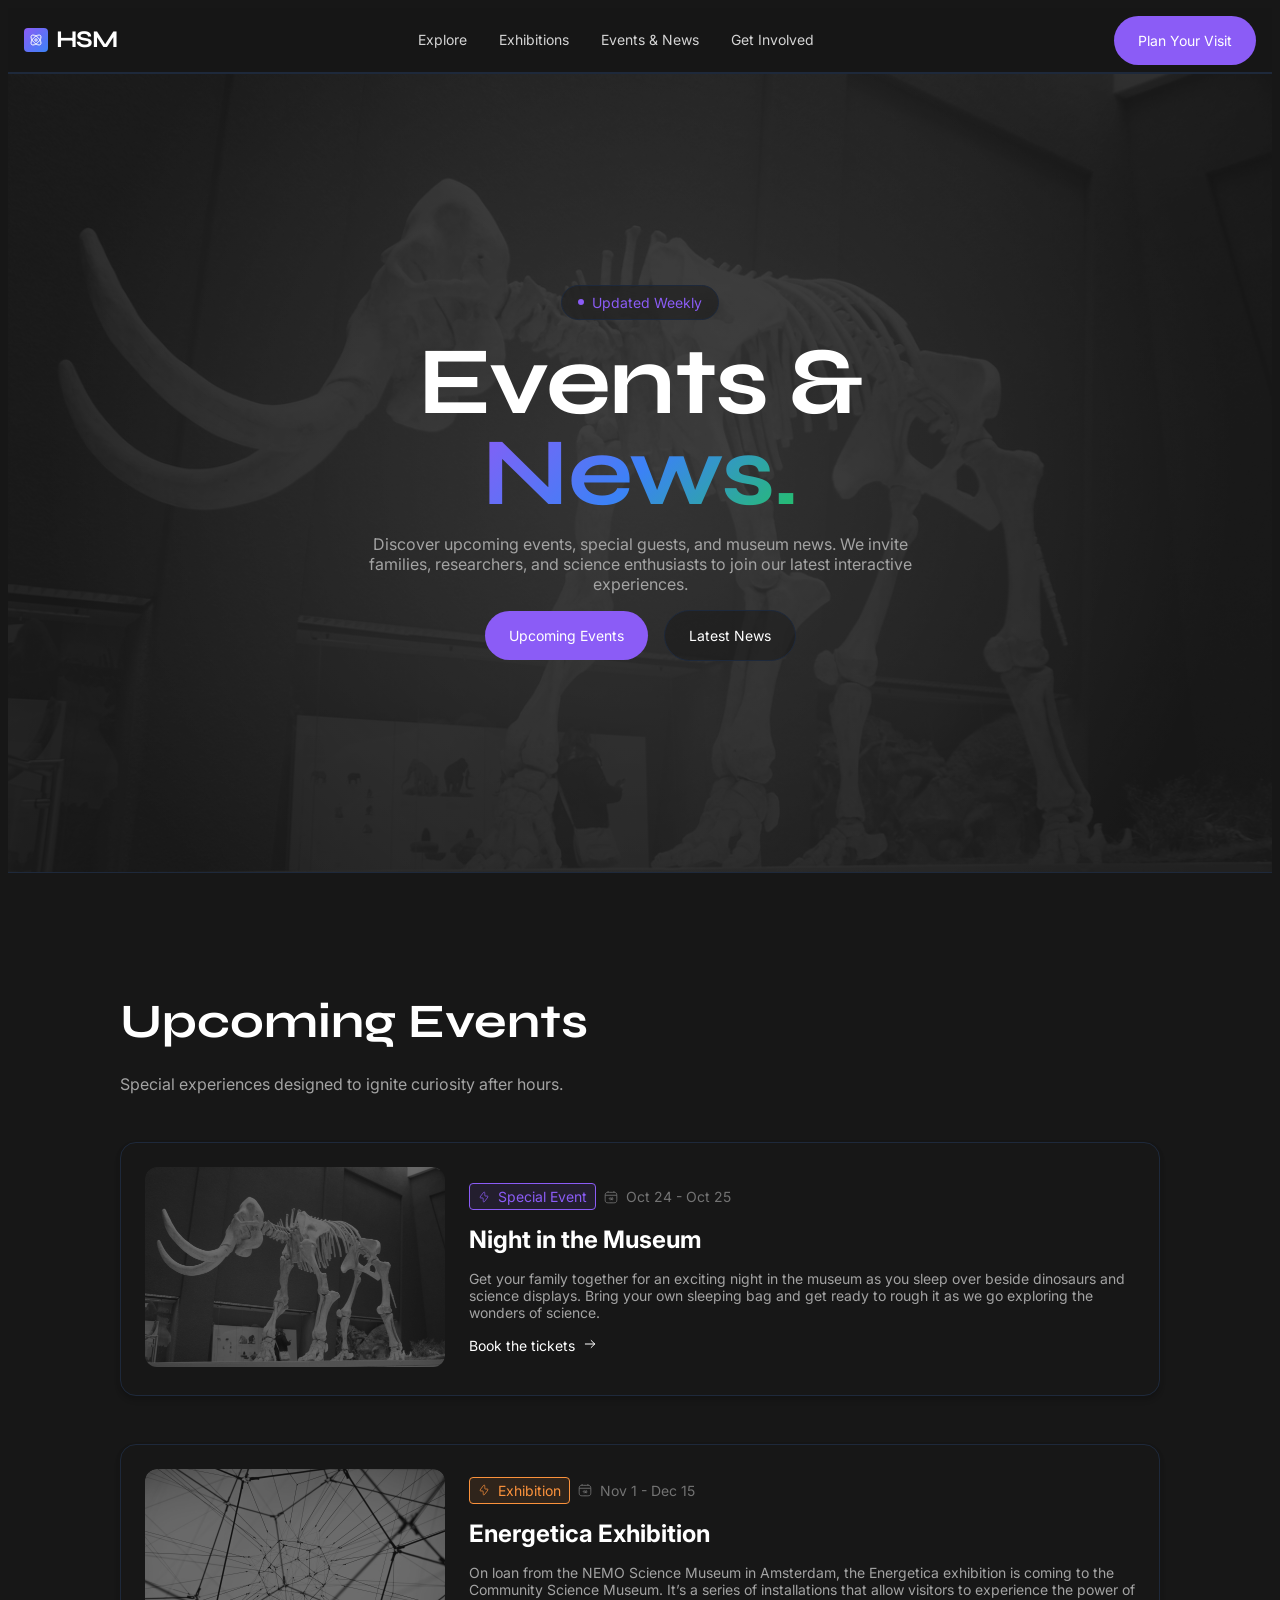
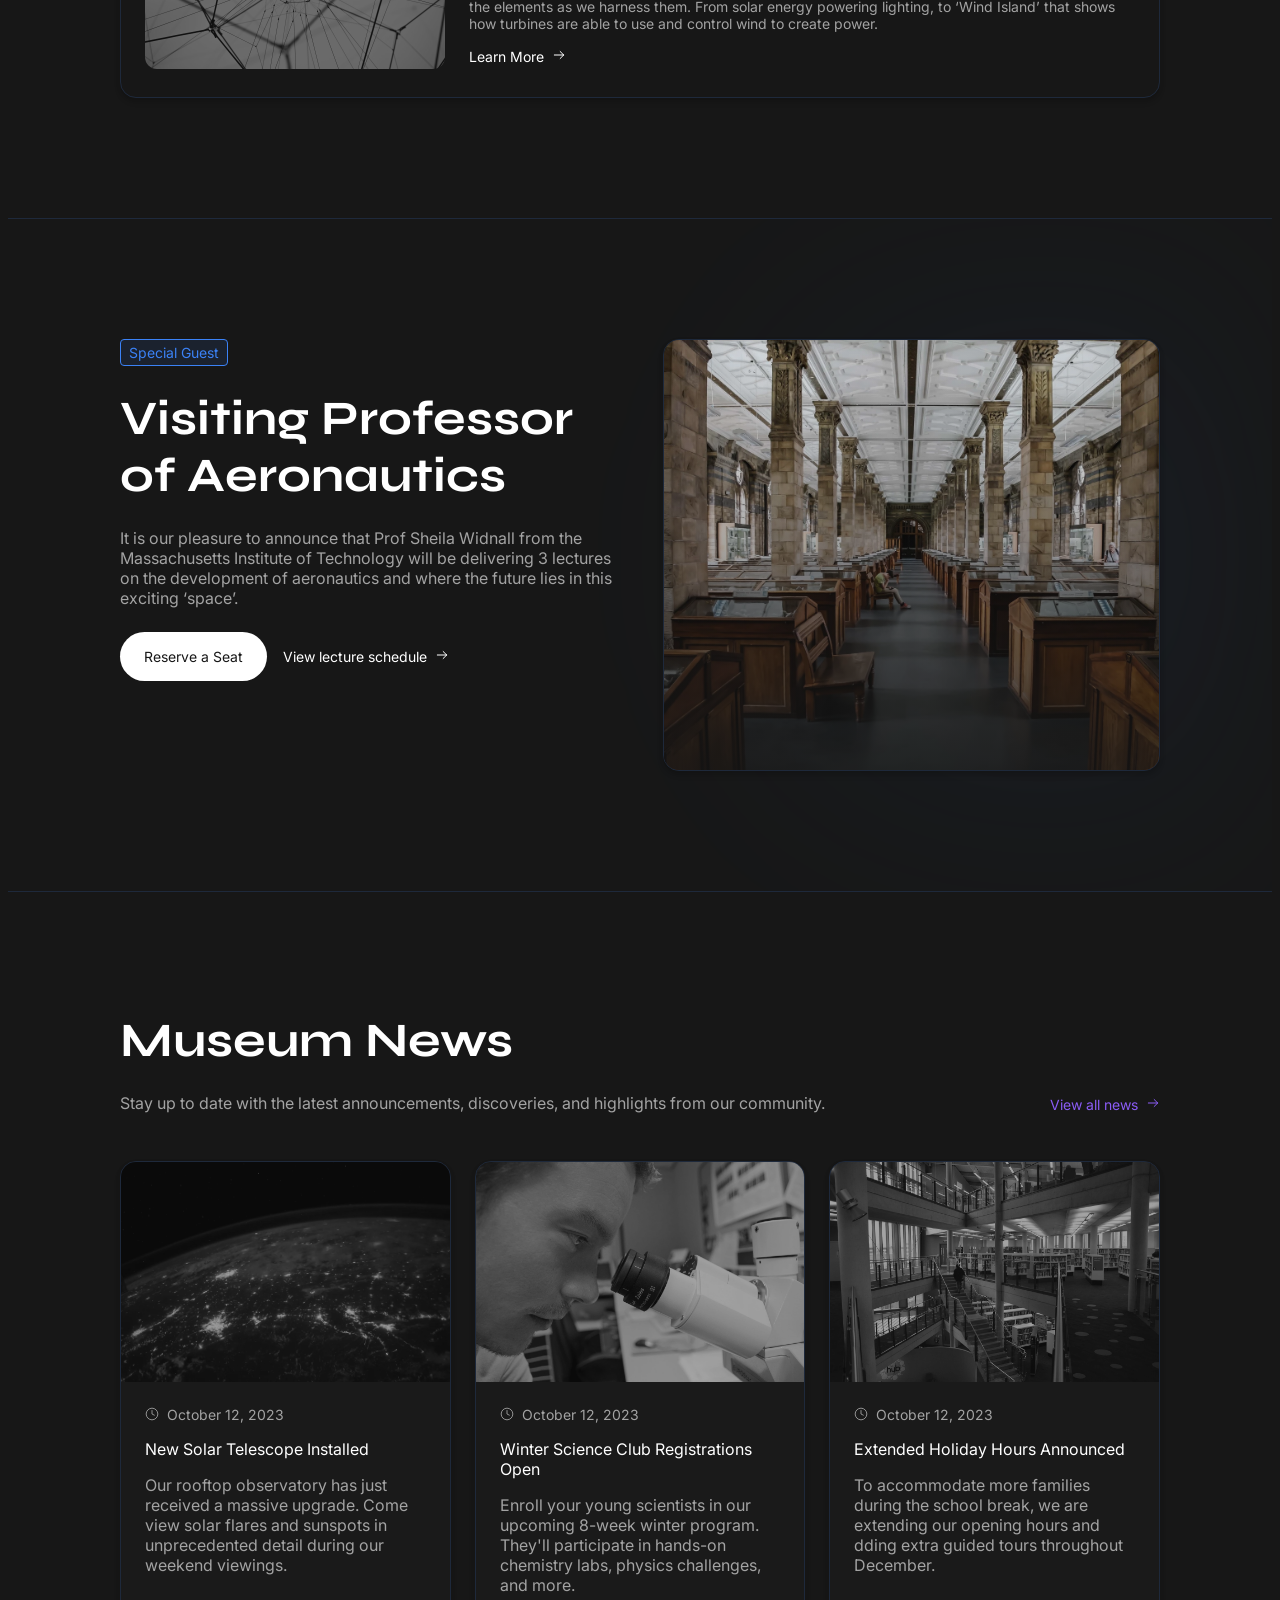
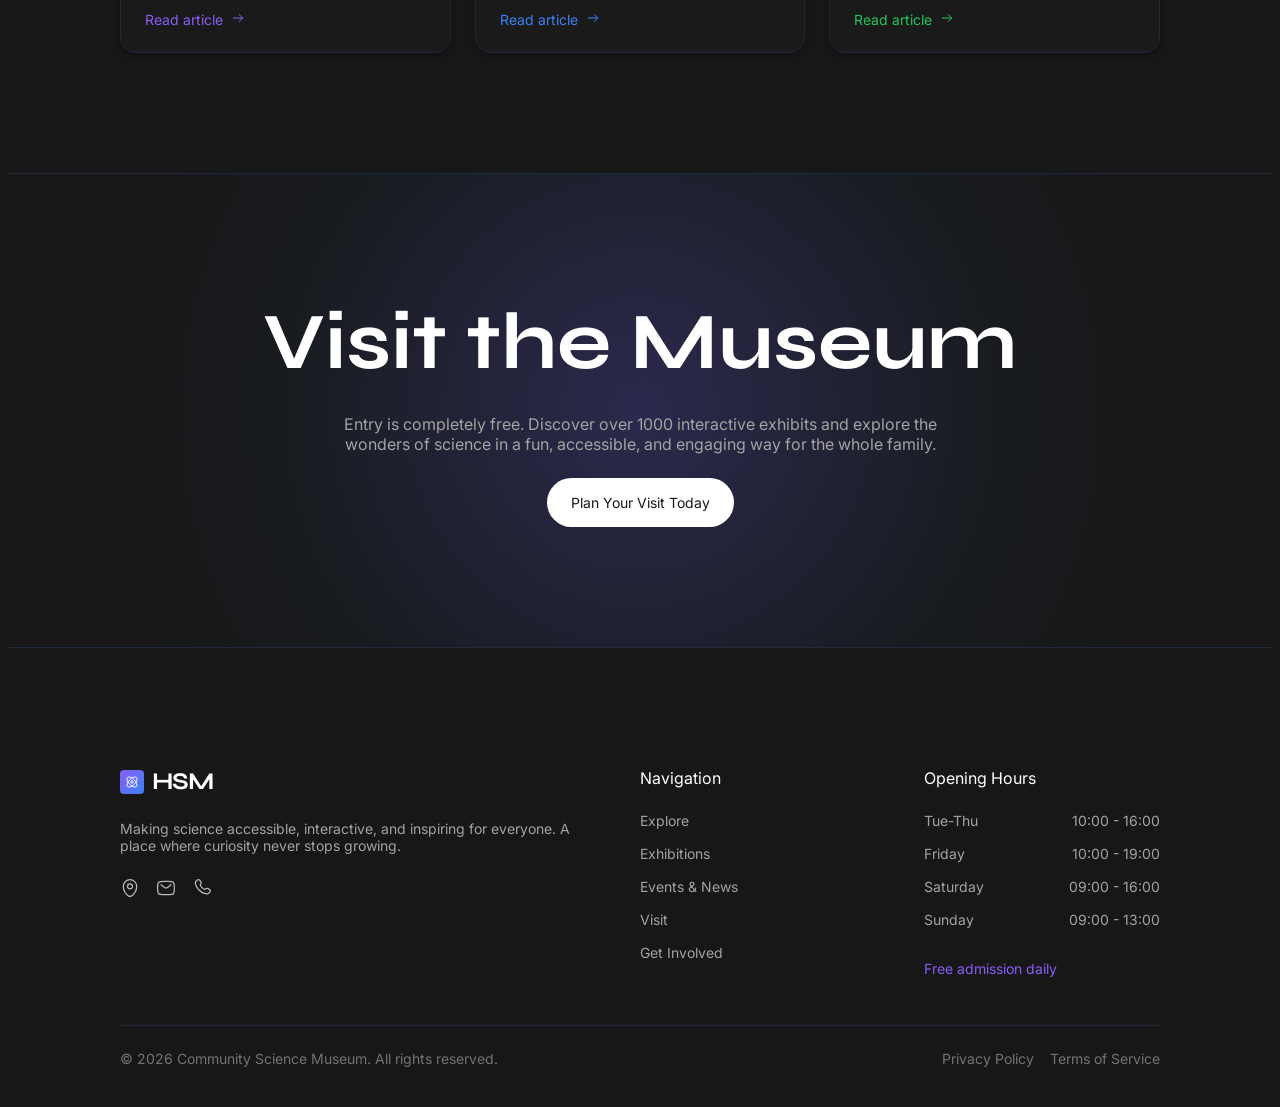
==== events.html @ 0a6d1f9e "html i css" ====
<!doctype html>
<html lang="en">
  <head>
    <meta charset="UTF-8" />
    <meta name="viewport" content="width=device-width, initial-scale=1.0" />
    <meta
      name="description"
      content="Discover the latest at HSM: New solar telescope viewings, Winter Science Club registrations, and extended holiday hours. Check our weekly updated news and event schedule."
    />
    <title>Events | Haugesund Science Museum</title>
    <link rel="stylesheet" href="src/css/main.css" />
    <link rel="preconnect" href="https://fonts.googleapis.com" />
    <link rel="preconnect" href="https://fonts.gstatic.com" crossorigin />
    <link
      href="https://fonts.googleapis.com/css2?family=Inter:ital,opsz,wght@0,14..32,100..900;1,14..32,100..900&family=Syne:wght@400..800&display=swap"
      rel="stylesheet"
    />
  </head>
  <body>
    <input type="checkbox" id="menu-toggle" hidden />
    <header class="header">
      <div class="container header__inner">
        <a href="index.html" class="logo">
          <svg
            width="24"
            height="24"
            viewBox="0 0 24 24"
            fill="none"
            xmlns="http://www.w3.org/2000/svg"
          >
            <rect
              width="24"
              height="24"
              rx="4"
              fill="url(#paint0_linear_106_435)"
            />
            <g clip-path="url(#clip0_106_435)">
              <path
                d="M16.471 7.529C17.706 8.7635 16.705 11.766 14.236 14.2355C11.766 16.705 8.76354 17.7055 7.52904 16.471C6.29404 15.236 7.29504 12.234 9.76454 9.7645C12.234 7.295 15.2365 6.2945 16.471 7.529ZM7.52904 7.529C6.29404 8.764 7.29504 11.7665 9.76404 14.2355C12.234 16.705 15.2365 17.7055 16.471 16.471C17.706 15.2365 16.705 12.234 14.2355 9.7645C11.766 7.295 8.76354 6.2945 7.52904 7.529Z"
                stroke="white"
              />
              <path
                d="M13.25 12C13.25 12.3315 13.1183 12.6495 12.8839 12.8839C12.6495 13.1183 12.3315 13.25 12 13.25C11.6685 13.25 11.3505 13.1183 11.1161 12.8839C10.8817 12.6495 10.75 12.3315 10.75 12C10.75 11.6685 10.8817 11.3505 11.1161 11.1161C11.3505 10.8817 11.6685 10.75 12 10.75C12.3315 10.75 12.6495 10.8817 12.8839 11.1161C13.1183 11.3505 13.25 11.6685 13.25 12Z"
                stroke="white"
              />
            </g>
            <defs>
              <linearGradient
                id="paint0_linear_106_435"
                x1="0"
                y1="0"
                x2="24"
                y2="24"
                gradientUnits="userSpaceOnUse"
              >
                <stop stop-color="#8B5CF6" />
                <stop offset="1" stop-color="#3B82F6" />
              </linearGradient>
              <clipPath id="clip0_106_435">
                <rect
                  width="12"
                  height="12"
                  fill="white"
                  transform="translate(6 6)"
                />
              </clipPath>
            </defs>
          </svg>
          <span class="logo__text">HSM</span>
        </a>

        <nav class="nav nav--mobile">
          <ul class="nav__list">
            <li>
              <a href="explore.html" class="nav__link text-main-small"
                >Explore</a
              >
            </li>
            <li>
              <a href="exhibitions.html" class="nav__link text-main-small"
                >Exhibitions</a
              >
            </li>
            <li>
              <a href="events.html" class="nav__link text-main-small"
                >Events & News</a
              >
            </li>
            <li>
              <a href="get-involved.html" class="nav__link text-main-small"
                >Get Involved</a
              >
            </li>
          </ul>
        </nav>

        <a href="visit.html" class="btn btn--primary">Plan Your Visit</a>

<label for="menu-toggle" class="menu-toggle" aria-label="Open menu">
  <span></span>
  <span></span>
  <span></span>
</label>
      </div>
    </header>
    <main>
      <section class="hero hero--events">
        <div class="hero__bg"></div>

        <div class="container hero__content">
          <div class="eyebrow--badge text-main-small">
            <span class="dot"></span>
            Updated Weekly
          </div>

          <h1>
            Events &<br />
            <span class="title-gradient">News.</span>
          </h1>

          <p class="hero__text text-main">
            Discover upcoming events, special guests, and museum news. We invite families, researchers, and science enthusiasts to join our latest interactive experiences.
          </p>

          <div class="hero__buttons">
            <a href="events.html#upcoming-events" class="btn btn--primary">Upcoming Events</a>
            <a href="events.html#news" class="btn btn--secondary"
              >Latest News</a
            >
          </div>
        </div>
      </section>

      <section class="events">
        <div class="container events__content">
          <div class="section-header">
            <div class="section-header__content">
              <h2 class="section-header__title">Upcoming Events</h2>
              <p class="section-header__text text-main">
                Special experiences designed to ignite curiosity after hours.
              </p>
            </div>

            
          </div>
<article class="featured-event featured-event--violet">
      <div class="featured-event__media">
        <img src="assets/images/mammoth-skeleton-science-museum.webp" alt="A large mammoth skeleton with tusks displayed in a science museum exhibit" class="featured-event__image">
      </div>
      
      <div class="featured-event__content">
        <div class="featured-event__meta">
          <div class="event-card__tag">
                  <svg
                    class="event-card__icon"
                    viewBox="0 0 12 12"
                    fill="none"
                    xmlns="http://www.w3.org/2000/svg"
                  >
                    <path
                      d="M2.83518 4.95711L4.36618 2.88561C5.35568 1.54661 5.85068 0.877111 6.31218 1.01861C6.77368 1.16011 6.77368 1.98111 6.77368 3.62361V3.77861C6.77368 4.37111 6.77368 4.66711 6.96318 4.85261L6.97318 4.86261C7.16668 5.04411 7.47468 5.04411 8.09118 5.04411C9.20118 5.04411 9.75568 5.04411 9.94318 5.38061L9.95218 5.39761C10.1292 5.73911 9.80768 6.17411 9.16518 7.04261L7.63418 9.11461C6.64418 10.4536 6.14968 11.1231 5.68818 10.9816C5.22668 10.8401 5.22668 10.0191 5.22668 8.37661V8.22161C5.22668 7.62911 5.22668 7.33311 5.03718 7.14761L5.02718 7.13761C4.83368 6.95611 4.52568 6.95611 3.90918 6.95611C2.79918 6.95611 2.24468 6.95611 2.05768 6.61961L2.04818 6.60261C1.87118 6.26111 2.19268 5.82661 2.83518 4.95761V4.95711Z"
                      stroke="currentColor"
                      stroke-width="0.75"
                    />
                  </svg>

                  <span class="text-main-small">Special Event</span>
                </div>
<svg class="icon" viewBox="0 0 24 24" fill="none" xmlns="http://www.w3.org/2000/svg">
<path d="M2 12C2 8.229 2 6.343 3.172 5.172C4.344 4.001 6.229 4 10 4H14C17.771 4 19.657 4 20.828 5.172C21.999 6.344 22 8.229 22 12V14C22 17.771 22 19.657 20.828 20.828C19.656 21.999 17.771 22 14 22H10C6.229 22 4.343 22 3.172 20.828C2.001 19.656 2 17.771 2 14V12Z" stroke="CurrentColor" stroke-width="1.5"/>
<path d="M7 4V2.5M17 4V2.5" stroke="CurrentColor" stroke-width="1.5" stroke-linecap="round"/>
<path d="M9 14.5L10.5 13V17" stroke="CurrentColor" stroke-width="1.5" stroke-linecap="round" stroke-linejoin="round"/>
<path d="M2.5 9H21.5M13 16V14C13 13.7348 13.1054 13.4804 13.2929 13.2929C13.4804 13.1054 13.7348 13 14 13C14.2652 13 14.5196 13.1054 14.7071 13.2929C14.8946 13.4804 15 13.7348 15 14V16C15 16.2652 14.8946 16.5196 14.7071 16.7071C14.5196 16.8946 14.2652 17 14 17C13.7348 17 13.4804 16.8946 13.2929 16.7071C13.1054 16.5196 13 16.2652 13 16Z" stroke="CurrentColor" stroke-width="1.5" stroke-linecap="round"/>
</svg>
          <span class="event-date text-main-small">Oct 24 - Oct 25</span>
        </div>
        <h3 class="featured-event__title">Night in the Museum</h3>
        <p class="featured-event__description text-main-small">
          Get your family together for an exciting night in the museum as you sleep over beside dinosaurs and science displays. Bring your own sleeping bag and get ready to rough it as we go exploring the wonders of science.
        </p>
        <a href="#" class="btn btn--tertiary">
              Book the tickets
              <span class="btn__icon">
                <svg
                  width="14"
                  height="14"
                  viewBox="0 0 14 14"
                  fill="none"
                  xmlns="http://www.w3.org/2000/svg"
                >
                  <path
                    d="M2.3335 7H11.6668M11.6668 7L8.16683 3.5M11.6668 7L8.16683 10.5"
                    stroke="currentColor"
                    stroke-linecap="round"
                    stroke-linejoin="round"
                  />
                </svg>
              </span>
            </a>
      </div>
    </article>

<article class="featured-event featured-event--orange">
      <div class="featured-event__media">
        <img src="assets/images/abstract-network-structure.webp" alt="Abstract geometric structure of interconnected lines and nodes, representing technology." class="featured-event__image">
      </div>
      
      <div class="featured-event__content">
        <div class="featured-event__meta">
          <div class="event-card__tag">
                  <svg
                    class="event-card__icon"
                    viewBox="0 0 12 12"
                    fill="none"
                    xmlns="http://www.w3.org/2000/svg"
                  >
                    <path
                      d="M2.83518 4.95711L4.36618 2.88561C5.35568 1.54661 5.85068 0.877111 6.31218 1.01861C6.77368 1.16011 6.77368 1.98111 6.77368 3.62361V3.77861C6.77368 4.37111 6.77368 4.66711 6.96318 4.85261L6.97318 4.86261C7.16668 5.04411 7.47468 5.04411 8.09118 5.04411C9.20118 5.04411 9.75568 5.04411 9.94318 5.38061L9.95218 5.39761C10.1292 5.73911 9.80768 6.17411 9.16518 7.04261L7.63418 9.11461C6.64418 10.4536 6.14968 11.1231 5.68818 10.9816C5.22668 10.8401 5.22668 10.0191 5.22668 8.37661V8.22161C5.22668 7.62911 5.22668 7.33311 5.03718 7.14761L5.02718 7.13761C4.83368 6.95611 4.52568 6.95611 3.90918 6.95611C2.79918 6.95611 2.24468 6.95611 2.05768 6.61961L2.04818 6.60261C1.87118 6.26111 2.19268 5.82661 2.83518 4.95761V4.95711Z"
                      stroke="currentColor"
                      stroke-width="0.75"
                    />
                  </svg>

                  <span class="text-main-small">Exhibition</span>
                </div>
<svg class="icon" viewBox="0 0 24 24" fill="none" xmlns="http://www.w3.org/2000/svg">
<path d="M2 12C2 8.229 2 6.343 3.172 5.172C4.344 4.001 6.229 4 10 4H14C17.771 4 19.657 4 20.828 5.172C21.999 6.344 22 8.229 22 12V14C22 17.771 22 19.657 20.828 20.828C19.656 21.999 17.771 22 14 22H10C6.229 22 4.343 22 3.172 20.828C2.001 19.656 2 17.771 2 14V12Z" stroke="CurrentColor" stroke-width="1.5"/>
<path d="M7 4V2.5M17 4V2.5" stroke="CurrentColor" stroke-width="1.5" stroke-linecap="round"/>
<path d="M9 14.5L10.5 13V17" stroke="CurrentColor" stroke-width="1.5" stroke-linecap="round" stroke-linejoin="round"/>
<path d="M2.5 9H21.5M13 16V14C13 13.7348 13.1054 13.4804 13.2929 13.2929C13.4804 13.1054 13.7348 13 14 13C14.2652 13 14.5196 13.1054 14.7071 13.2929C14.8946 13.4804 15 13.7348 15 14V16C15 16.2652 14.8946 16.5196 14.7071 16.7071C14.5196 16.8946 14.2652 17 14 17C13.7348 17 13.4804 16.8946 13.2929 16.7071C13.1054 16.5196 13 16.2652 13 16Z" stroke="CurrentColor" stroke-width="1.5" stroke-linecap="round"/>
</svg>
          <span class="event-date text-main-small">Nov 1 - Dec 15</span>
        </div>
        <h3 class="featured-event__title">Energetica Exhibition</h3>
        <p class="featured-event__description text-main-small">
          On loan from the NEMO Science Museum in Amsterdam, the Energetica exhibition is coming to the Community Science Museum. It’s a series of installations that allow visitors to experience the power of the elements as we harness them. From solar energy powering lighting, to ‘Wind Island’ that shows how turbines are able to use and control wind to create power.
        </p>
        <a href="#" class="btn btn--tertiary">
Learn More              <span class="btn__icon">
                <svg
                  width="14"
                  height="14"
                  viewBox="0 0 14 14"
                  fill="none"
                  xmlns="http://www.w3.org/2000/svg"
                >
                  <path
                    d="M2.3335 7H11.6668M11.6668 7L8.16683 3.5M11.6668 7L8.16683 10.5"
                    stroke="currentColor"
                    stroke-linecap="round"
                    stroke-linejoin="round"
                  />
                </svg>
              </span>
            </a>
      </div>
    </article>

        </div>
      </section>

      <section class="content-split content-split--blue">
        <div class="container content-split__inner">
          <div class="content-split__content">
            <div class="eyebrow eyebrow--simple text-main-small">
              Special Guest
            </div>

            <h2 class="content-split__title">Visiting Professor of Aeronautics</h2>

            <p class="content-split__text text-main">
              It is our pleasure to announce that Prof Sheila Widnall from the Massachusetts Institute of Technology will be delivering 3 lectures on the development of aeronautics and where the future lies in this exciting ‘space’.
            </p>

  <div class="hero__buttons">
            <a href="#" class="btn btn--primary-negative">
              Reserve a Seat
            </a>
            <a href="#" class="btn btn--tertiary"
              >View lecture schedule
              <span class="btn__icon">
                <svg
                  width="14"
                  height="14"
                  viewBox="0 0 14 14"
                  fill="none"
                  xmlns="http://www.w3.org/2000/svg"
                >
                  <path
                    d="M2.3335 7H11.6668M11.6668 7L8.16683 3.5M11.6668 7L8.16683 10.5"
                    stroke="currentColor"
                    stroke-linecap="round"
                    stroke-linejoin="round"
                  />
                </svg>
              </span></a
            >
          </div>
          </div>

          <div class="content-split__media">
            <img
              src="assets/images/grand-science-museum-hall.webp"
              alt="Interior of a grand science museum hall with ornate pillars and display cases."
            />
          </div>
        </div>
      </section>

<section class="news">
  <div class="container news__content">

    <div class="section-header">
      <div class="section-header__content">
        <h2 class="section-header__title">Museum News</h2>
        <p class="section-header__text text-main">
          Stay up to date with the latest announcements, discoveries, and highlights from our community.
        </p>
      </div>
      <a href="#" class="btn btn--tertiary section-header__btn">
        View all news
        <span class="btn__icon">
          <svg width="14" height="14" viewBox="0 0 14 14" fill="none" xmlns="http://www.w3.org/2000/svg">
            <path d="M2.3335 7H11.6668M11.6668 7L8.16683 3.5M11.6668 7L8.16683 10.5" stroke="currentColor" stroke-linecap="round" stroke-linejoin="round"/>
          </svg>
        </span>
      </a>
    </div>

    <div class="news__grid">

      <article class="news-card news-card--violet">
        <div class="news-card__media">
          <img class="news-card__image" src="assets/images/earth-background.webp" alt="View of a nebula through the new solar telescope" />
        </div>
        <div class="news-card__content">
          <div class="news-card__meta text-main-small">
            <svg width="14" height="14" viewBox="0 0 24 24" fill="none" xmlns="http://www.w3.org/2000/svg">
              <path d="M12 22C17.5228 22 22 17.5228 22 12C22 6.47715 17.5228 2 12 2C6.47715 2 2 6.47715 2 12C2 17.5228 6.47715 22 12 22Z" stroke="currentColor" stroke-width="1.5"/>
              <path d="M12 6V12L16 14" stroke="currentColor" stroke-width="1.5" stroke-linecap="round"/>
            </svg>
            <span>October 12, 2023</span>
          </div>
          <h4 class="news-card__title">New Solar Telescope Installed</h4>
          <p class="news-card__text text-main">
Our rooftop observatory has just received a massive upgrade. Come view solar flares and sunspots in unprecedented detail during our weekend viewings.          </p>
          <a href="#" class="btn btn--tertiary news-card__btn">
            Read article
            <span class="btn__icon">
              <svg width="14" height="14" viewBox="0 0 14 14" fill="none" xmlns="http://www.w3.org/2000/svg">
                <path d="M2.3335 7H11.6668M11.6668 7L8.16683 3.5M11.6668 7L8.16683 10.5" stroke="currentColor" stroke-linecap="round" stroke-linejoin="round"/>
              </svg>
            </span>
          </a>
        </div>
      </article>

      <article class="news-card news-card--blue">
        <div class="news-card__media">
          <img class="news-card__image" src="assets/images/man-using-microscope.webp" alt="Child looking at a science experiment" />
        </div>
        <div class="news-card__content">
          <div class="news-card__meta text-main-small">
            <svg width="14" height="14" viewBox="0 0 24 24" fill="none" xmlns="http://www.w3.org/2000/svg">
              <path d="M12 22C17.5228 22 22 17.5228 22 12C22 6.47715 17.5228 2 12 2C6.47715 2 2 6.47715 2 12C2 17.5228 6.47715 22 12 22Z" stroke="currentColor" stroke-width="1.5"/>
              <path d="M12 6V12L16 14" stroke="currentColor" stroke-width="1.5" stroke-linecap="round"/>
            </svg>
            <span>October 12, 2023</span>
          </div>
          <h4 class="news-card__title">Winter Science Club Registrations Open</h4>
          <p class="news-card__text text-main">
Enroll your young scientists in our upcoming 8-week winter program. They'll participate in hands-on chemistry labs, physics challenges, and more.          </p>
          <a href="#" class="btn btn--tertiary news-card__btn">
            Read article
            <span class="btn__icon">
              <svg width="14" height="14" viewBox="0 0 14 14" fill="none" xmlns="http://www.w3.org/2000/svg">
                <path d="M2.3335 7H11.6668M11.6668 7L8.16683 3.5M11.6668 7L8.16683 10.5" stroke="currentColor" stroke-linecap="round" stroke-linejoin="round"/>
              </svg>
            </span>
          </a>
        </div>
      </article>

      <article class="news-card news-card--green">
        <div class="news-card__media">
          <img class="news-card__image" src="assets/images/haugesund-science-museum-interior.webp" alt="Interior of the museum during extended holiday hours" />
        </div>
        <div class="news-card__content">
          <div class="news-card__meta text-main-small">
            <svg width="14" height="14" viewBox="0 0 24 24" fill="none" xmlns="http://www.w3.org/2000/svg">
              <path d="M12 22C17.5228 22 22 17.5228 22 12C22 6.47715 17.5228 2 12 2C6.47715 2 2 6.47715 2 12C2 17.5228 6.47715 22 12 22Z" stroke="currentColor" stroke-width="1.5"/>
              <path d="M12 6V12L16 14" stroke="currentColor" stroke-width="1.5" stroke-linecap="round"/>
            </svg>
            <span>October 12, 2023</span>
          </div>
          <h4 class="news-card__title">Extended Holiday Hours Announced</h4>
          <p class="news-card__text text-main">
To accommodate more families during the school break, we are extending our opening hours and  dding extra guided tours throughout December.          </p>
          <a href="#" class="btn btn--tertiary news-card__btn">
            Read article
            <span class="btn__icon">
              <svg width="14" height="14" viewBox="0 0 14 14" fill="none" xmlns="http://www.w3.org/2000/svg">
                <path d="M2.3335 7H11.6668M11.6668 7L8.16683 3.5M11.6668 7L8.16683 10.5" stroke="currentColor" stroke-linecap="round" stroke-linejoin="round"/>
              </svg>
            </span>
          </a>
        </div>
      </article>

    </div>
  </div>
</section>






      <section class="cta">
        <div class="cta__background"></div>

        <div class="container cta__content">
          <h2 class="cta__title">Visit the Museum</h2>

          <p class="cta__text text-main">
            Entry is completely free. Discover over 1000 interactive exhibits
            and explore the wonders of science in a fun, accessible, and
            engaging way for the whole family.
          </p>

          <a href="visit.html" class="btn btn--primary-negative">
            Plan Your Visit Today
          </a>
        </div>
      </section>
    </main>

    <footer class="footer">
      <div class="container footer__container">
        <div class="footer__top">
          <div class="footer__column footer__brand">
            <a href="index.html" class="logo">
              <svg
                width="24"
                height="24"
                viewBox="0 0 24 24"
                fill="none"
                xmlns="http://www.w3.org/2000/svg"
              >
                <rect
                  width="24"
                  height="24"
                  rx="4"
                  fill="url(#paint0_linear_106_435)"
                />
                <g clip-path="url(#clip0_106_435)">
                  <path
                    d="M16.471 7.529C17.706 8.7635 16.705 11.766 14.236 14.2355C11.766 16.705 8.76354 17.7055 7.52904 16.471C6.29404 15.236 7.29504 12.234 9.76454 9.7645C12.234 7.295 15.2365 6.2945 16.471 7.529ZM7.52904 7.529C6.29404 8.764 7.29504 11.7665 9.76404 14.2355C12.234 16.705 15.2365 17.7055 16.471 16.471C17.706 15.2365 16.705 12.234 14.2355 9.7645C11.766 7.295 8.76354 6.2945 7.52904 7.529Z"
                    stroke="white"
                  />
                  <path
                    d="M13.25 12C13.25 12.3315 13.1183 12.6495 12.8839 12.8839C12.6495 13.1183 12.3315 13.25 12 13.25C11.6685 13.25 11.3505 13.1183 11.1161 12.8839C10.8817 12.6495 10.75 12.3315 10.75 12C10.75 11.6685 10.8817 11.3505 11.1161 11.1161C11.3505 10.8817 11.6685 10.75 12 10.75C12.3315 10.75 12.6495 10.8817 12.8839 11.1161C13.1183 11.3505 13.25 11.6685 13.25 12Z"
                    stroke="white"
                  />
                </g>
                <defs>
                  <linearGradient
                    id="paint0_linear_106_4356"
                    x1="0"
                    y1="0"
                    x2="24"
                    y2="24"
                    gradientUnits="userSpaceOnUse"
                  >
                    <stop stop-color="#8B5CF6" />
                    <stop offset="1" stop-color="#3B82F6" />
                  </linearGradient>
                  <clipPath id="clip0_106_4356">
                    <rect
                      width="12"
                      height="12"
                      fill="white"
                      transform="translate(6 6)"
                    />
                  </clipPath>
                </defs>
              </svg>
              <span class="logo__text">HSM</span>
            </a>

            <p class="footer__text text-main-small">
              Making science accessible, interactive, and inspiring for
              everyone. A place where curiosity never stops growing.
            </p>

            <div class="footer__socials">
              <a href="https://maps.app.goo.gl/Lmwgb6FvNTnwoeZa6"><svg
                class="icon"
                viewBox="0 0 24 24"
                fill="none"
                xmlns="http://www.w3.org/2000/svg"
              >
                <path
                  d="M4 10.143C4 5.646 7.582 2 12 2C16.418 2 20 5.646 20 10.143C20 14.605 17.447 19.813 13.463 21.674C13.0051 21.8884 12.5056 21.9996 12 21.9996C11.4944 21.9996 10.9949 21.8884 10.537 21.674C6.553 19.812 4 14.606 4 10.144V10.143Z"
                  stroke="currentColor"
                  stroke-width="1.5"
                />
                <path
                  d="M12 13C13.6569 13 15 11.6569 15 10C15 8.34315 13.6569 7 12 7C10.3431 7 9 8.34315 9 10C9 11.6569 10.3431 13 12 13Z"
                  stroke="currentColor"
                  stroke-width="1.5"
                />
              </svg></a><a href="mailto:contact@hsm.no">
              <svg
                class="icon"
                viewBox="0 0 20 20"
                fill="none"
                xmlns="http://www.w3.org/2000/svg"
              >
                <path
                  d="M1.6665 9.99992C1.6665 6.85742 1.6665 5.28575 2.64317 4.30992C3.61984 3.33409 5.19067 3.33325 8.33317 3.33325H11.6665C14.809 3.33325 16.3807 3.33325 17.3565 4.30992C18.3323 5.28659 18.3332 6.85742 18.3332 9.99992C18.3332 13.1424 18.3332 14.7141 17.3565 15.6899C16.3798 16.6658 14.809 16.6666 11.6665 16.6666H8.33317C5.19067 16.6666 3.619 16.6666 2.64317 15.6899C1.66734 14.7133 1.6665 13.1424 1.6665 9.99992Z"
                  stroke="currentColor"
                  stroke-width="1.25"
                />
                <path
                  d="M5 6.6665L6.79917 8.1665C8.33 9.4415 9.095 10.079 10 10.079C10.905 10.079 11.6708 9.4415 13.2008 8.16567L15 6.6665"
                  stroke="currentColor"
                  stroke-width="1.25"
                  stroke-linecap="round"
                />
              </svg></a><a href="callto:1234567890">
              <svg
                class="icon"
                viewBox="0 0 20 20"
                fill="none"
                xmlns="http://www.w3.org/2000/svg"
              >
                <path
                  d="M13.8573 11.5757L14.2373 11.1982L13.3548 10.3116L12.9765 10.6891L13.8573 11.5757ZM15.5115 11.0399L17.104 11.9057L17.6998 10.8074L16.1082 9.94238L15.5115 11.0399ZM17.4098 13.6257L16.2265 14.8032L17.1073 15.6891L18.2907 14.5124L17.4098 13.6257ZM15.5048 15.1816C14.2965 15.2949 11.1715 15.1941 7.78649 11.8291L6.90482 12.7149C10.5982 16.3874 14.114 16.5674 15.6215 16.4266L15.5048 15.1816ZM7.78649 11.8291C4.56065 8.62072 4.02565 5.92322 3.95899 4.75239L2.71065 4.82322C2.79399 6.29655 3.45649 9.28655 6.90482 12.7149L7.78649 11.8291ZM8.93232 6.67905L9.17149 6.44072L8.29149 5.55488L8.05232 5.79239L8.93232 6.67905ZM9.36149 3.41155L8.31149 2.00822L7.31065 2.75822L8.36065 4.16072L9.36149 3.41155ZM4.77732 1.70239L3.46899 3.00239L4.35065 3.88905L5.65815 2.58905L4.77732 1.70239ZM8.49232 6.23572C8.05065 5.79239 8.05065 5.79239 8.05065 5.79405H8.04899L8.04649 5.79738C8.00688 5.83731 7.97143 5.88115 7.94065 5.92822C7.89565 5.99488 7.84649 6.08239 7.80482 6.19322C7.70338 6.47932 7.67811 6.78689 7.73149 7.08572C7.84315 7.80655 8.33982 8.75905 9.61149 10.0241L10.4932 9.13739C9.30232 7.95405 9.01899 7.23405 8.96649 6.89405C8.94149 6.73238 8.96732 6.65239 8.97482 6.63405C8.97982 6.62294 8.97982 6.62127 8.97482 6.62905C8.96739 6.64055 8.95903 6.65142 8.94982 6.66155L8.94149 6.66988L8.93315 6.67738L8.49232 6.23572ZM9.61149 10.0241C10.884 11.2891 11.8415 11.7824 12.5632 11.8924C12.9323 11.9491 13.2298 11.9041 13.4557 11.8199C13.5822 11.7736 13.7003 11.7072 13.8057 11.6232L13.8473 11.5857L13.8532 11.5807L13.8557 11.5782L13.8565 11.5766C13.8565 11.5766 13.8573 11.5757 13.4165 11.1324C12.9748 10.6891 12.9773 10.6882 12.9773 10.6882L12.979 10.6866L12.9807 10.6849L12.9857 10.6807L12.994 10.6724L13.0257 10.6474C13.0334 10.6424 13.0315 10.6429 13.0198 10.6491C12.999 10.6566 12.9173 10.6824 12.7532 10.6574C12.4082 10.6041 11.6832 10.3207 10.4932 9.13739L9.61149 10.0241ZM8.31149 2.00739C7.46149 0.874052 5.79149 0.694052 4.77732 1.70239L5.65815 2.58905C6.10149 2.14822 6.88815 2.19405 7.31065 2.75822L8.31149 2.00739ZM3.95982 4.75322C3.94315 4.46489 4.07565 4.16322 4.35065 3.88989L3.46815 3.00322C3.02065 3.44822 2.66815 4.07822 2.71065 4.82322L3.95982 4.75322ZM16.2265 14.8032C15.9982 15.0316 15.7515 15.1599 15.5057 15.1824L15.6215 16.4266C16.234 16.3691 16.7348 16.0607 17.1082 15.6899L16.2265 14.8032ZM9.17149 6.44072C9.99232 5.62489 10.0532 4.33572 9.36232 3.41238L8.36149 4.16155C8.69732 4.61072 8.64732 5.19988 8.29065 5.55572L9.17149 6.44072ZM17.1048 11.9066C17.7857 12.2766 17.8915 13.1482 17.4107 13.6266L18.2923 14.5124C19.409 13.4016 19.0648 11.5491 17.7007 10.8082L17.1048 11.9066ZM14.2373 11.1991C14.5573 10.8807 15.0723 10.8024 15.5123 11.0407L16.109 9.94322C15.2057 9.45155 14.0857 9.58739 13.3557 10.3124L14.2373 11.1991Z"
                  fill="currentColor"
                />
              </svg></a>
            </div>
          </div>

          <nav class="footer__column" aria-label="Footer">
            <h4 class="footer__title text-main">Navigation</h4>
            <ul class="footer__list text-main-small">
              <li><a href="explore.html">Explore</a></li>
              <li><a href="exhibitions.html">Exhibitions</a></li>
              <li><a href="events.html">Events & News</a></li>
              <li><a href="visit.html">Visit</a></li>
              <li><a href="get-involved.html">Get Involved</a></li>
            </ul>
          </nav>

          <div class="footer__column">
            <h4 class="footer__title text-main">Opening Hours</h4>

            <div class="footer__hours text-main-small">
              <div><span>Tue-Thu</span><span>10:00 - 16:00</span></div>
              <div><span>Friday</span><span>10:00 - 19:00</span></div>
              <div><span>Saturday</span><span>09:00 - 16:00</span></div>
              <div><span>Sunday</span><span>09:00 - 13:00</span></div>
            </div>

            <p class="footer__caption text-main-small">Free admission daily</p>
          </div>
        </div>

        <div class="footer__bottom">
          <p class="footer__copyright text-main-small">
            © 2026 Community Science Museum. All rights reserved.
          </p>

          <div class="footer__legal text text-main-small">
            <a href="#">Privacy Policy</a>
            <a href="#">Terms of Service</a>
          </div>
        </div>
      </div>
    </footer>
  </body>
</html>
---- src/css/main.css ----
@import url("variables.css");
@import url("base.css");
@import url("components.css");
@import url("layout.css");
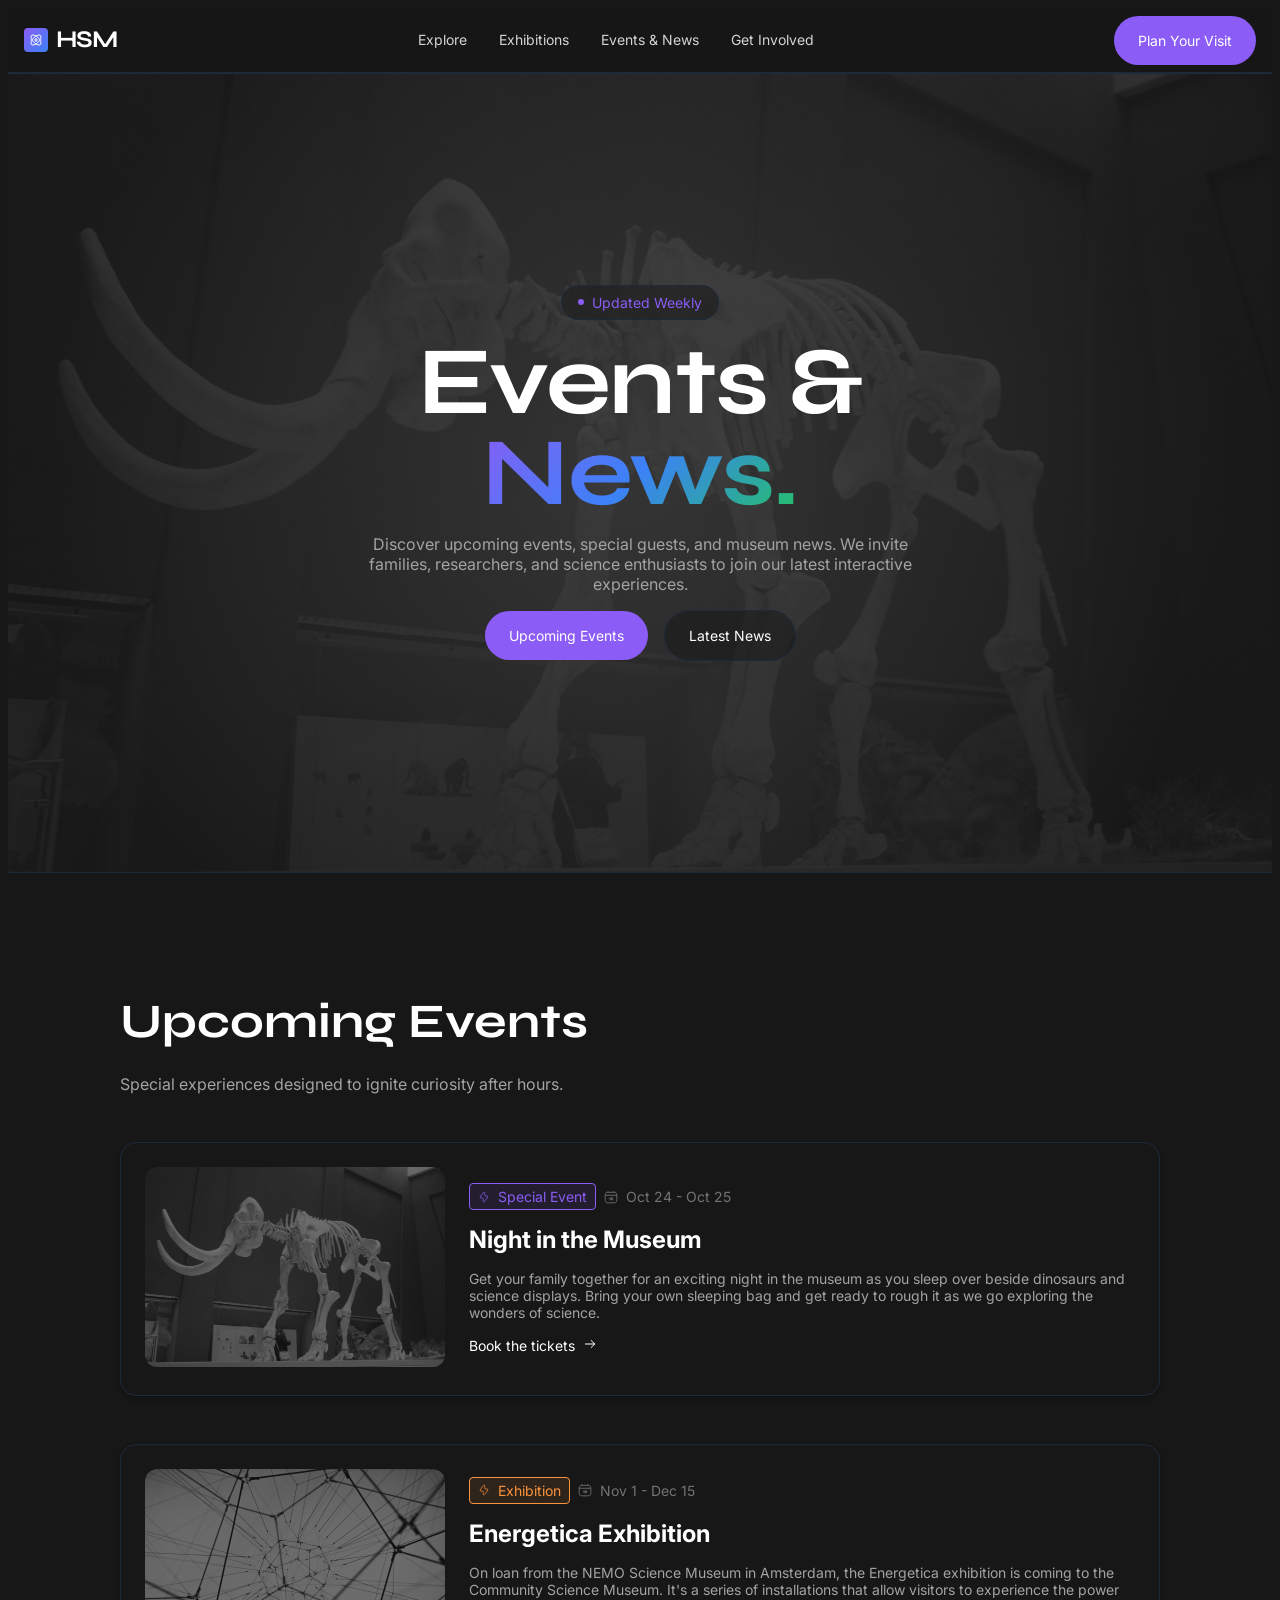
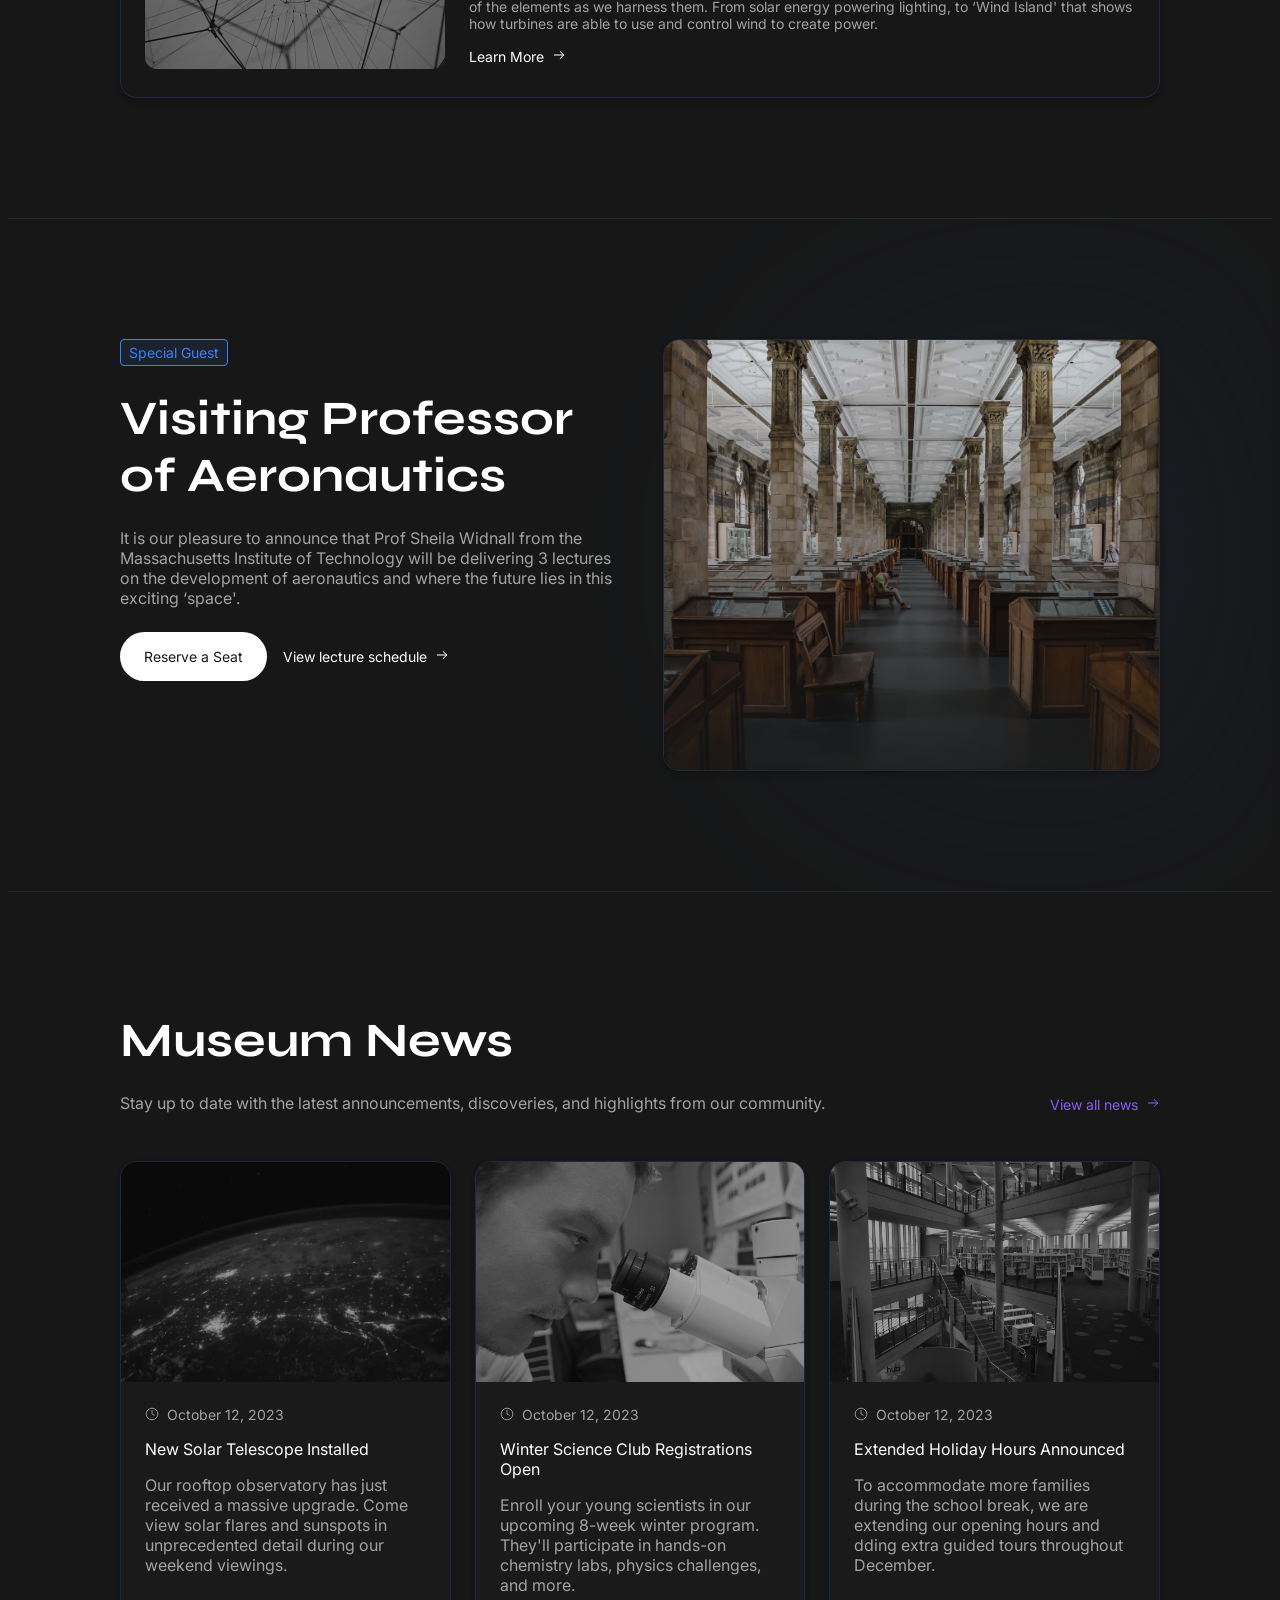
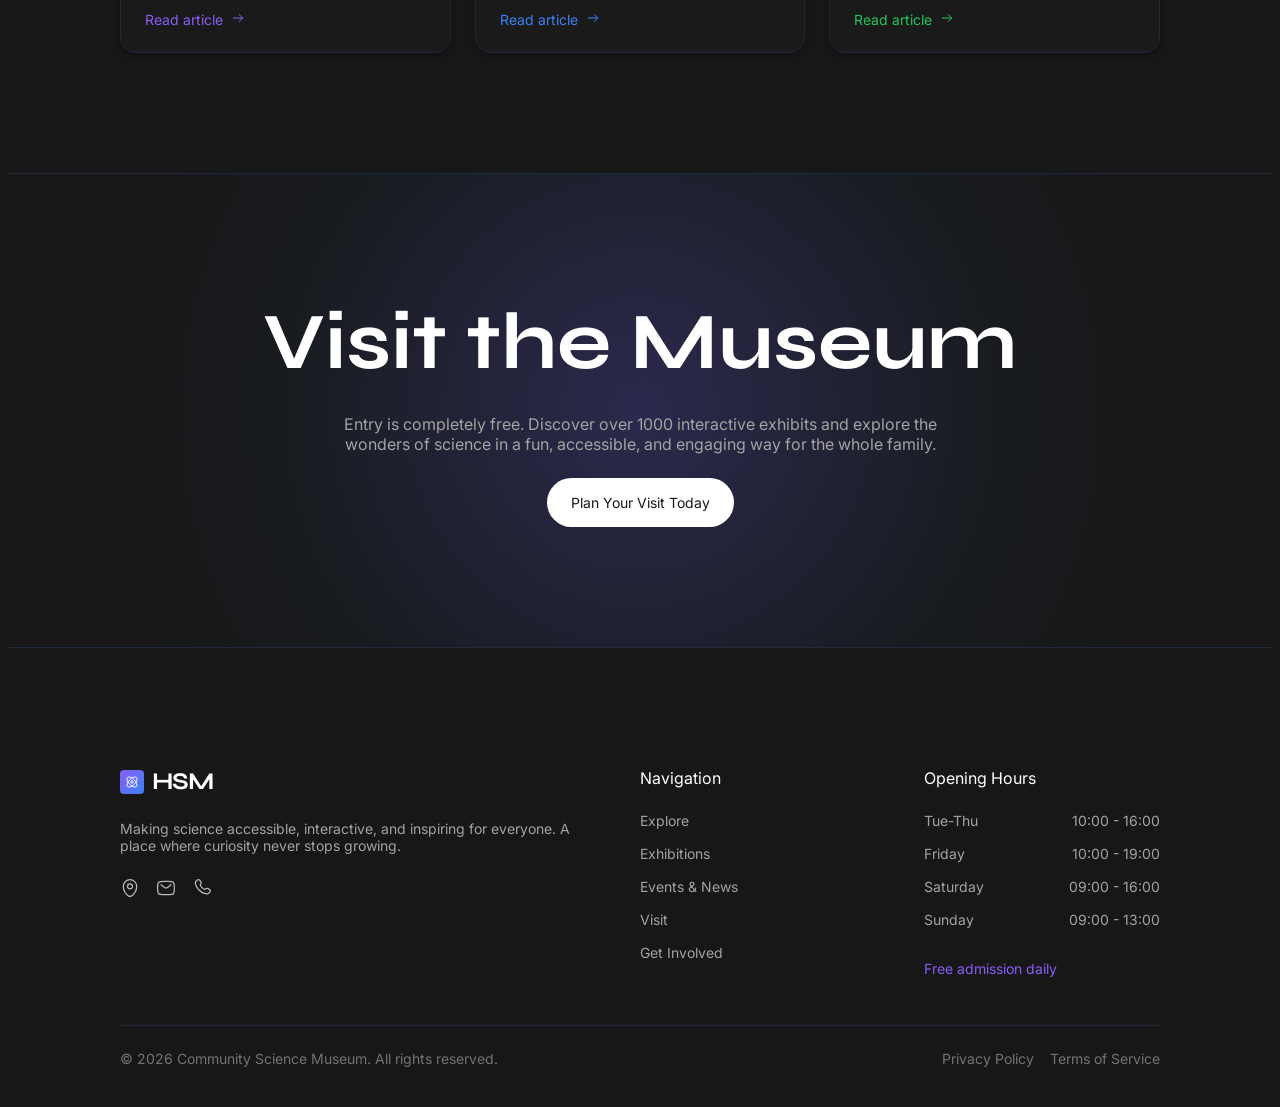
==== commit 32795748: "html and css ready" ====
--- a/events.html
+++ b/events.html
@@ -96,11 +96,11 @@
 
         <a href="visit.html" class="btn btn--primary">Plan Your Visit</a>
 
-<label for="menu-toggle" class="menu-toggle" aria-label="Open menu">
-  <span></span>
-  <span></span>
-  <span></span>
-</label>
+        <label for="menu-toggle" class="menu-toggle" aria-label="Open menu">
+          <span></span>
+          <span></span>
+          <span></span>
+        </label>
       </div>
     </header>
     <main>
@@ -119,11 +119,15 @@
           </h1>
 
           <p class="hero__text text-main">
-            Discover upcoming events, special guests, and museum news. We invite families, researchers, and science enthusiasts to join our latest interactive experiences.
+            Discover upcoming events, special guests, and museum news. We invite
+            families, researchers, and science enthusiasts to join our latest
+            interactive experiences.
           </p>
 
           <div class="hero__buttons">
-            <a href="events.html#upcoming-events" class="btn btn--primary">Upcoming Events</a>
+            <a href="events.html#upcoming-events" class="btn btn--primary"
+              >Upcoming Events</a
+            >
             <a href="events.html#news" class="btn btn--secondary"
               >Latest News</a
             >
@@ -140,17 +144,19 @@
                 Special experiences designed to ignite curiosity after hours.
               </p>
             </div>
-
-            
-          </div>
-<article class="featured-event featured-event--violet">
-      <div class="featured-event__media">
-        <img src="assets/images/mammoth-skeleton-science-museum.webp" alt="A large mammoth skeleton with tusks displayed in a science museum exhibit" class="featured-event__image">
-      </div>
-      
-      <div class="featured-event__content">
-        <div class="featured-event__meta">
-          <div class="event-card__tag">
+          </div>
+          <article class="featured-event featured-event--violet">
+            <div class="featured-event__media">
+              <img
+                src="assets/images/mammoth-skeleton-science-museum.webp"
+                alt="A large mammoth skeleton with tusks displayed in a science museum exhibit"
+                class="featured-event__image"
+              />
+            </div>
+
+            <div class="featured-event__content">
+              <div class="featured-event__meta">
+                <div class="event-card__tag">
                   <svg
                     class="event-card__icon"
                     viewBox="0 0 12 12"
@@ -166,20 +172,223 @@
 
                   <span class="text-main-small">Special Event</span>
                 </div>
-<svg class="icon" viewBox="0 0 24 24" fill="none" xmlns="http://www.w3.org/2000/svg">
-<path d="M2 12C2 8.229 2 6.343 3.172 5.172C4.344 4.001 6.229 4 10 4H14C17.771 4 19.657 4 20.828 5.172C21.999 6.344 22 8.229 22 12V14C22 17.771 22 19.657 20.828 20.828C19.656 21.999 17.771 22 14 22H10C6.229 22 4.343 22 3.172 20.828C2.001 19.656 2 17.771 2 14V12Z" stroke="CurrentColor" stroke-width="1.5"/>
-<path d="M7 4V2.5M17 4V2.5" stroke="CurrentColor" stroke-width="1.5" stroke-linecap="round"/>
-<path d="M9 14.5L10.5 13V17" stroke="CurrentColor" stroke-width="1.5" stroke-linecap="round" stroke-linejoin="round"/>
-<path d="M2.5 9H21.5M13 16V14C13 13.7348 13.1054 13.4804 13.2929 13.2929C13.4804 13.1054 13.7348 13 14 13C14.2652 13 14.5196 13.1054 14.7071 13.2929C14.8946 13.4804 15 13.7348 15 14V16C15 16.2652 14.8946 16.5196 14.7071 16.7071C14.5196 16.8946 14.2652 17 14 17C13.7348 17 13.4804 16.8946 13.2929 16.7071C13.1054 16.5196 13 16.2652 13 16Z" stroke="CurrentColor" stroke-width="1.5" stroke-linecap="round"/>
-</svg>
-          <span class="event-date text-main-small">Oct 24 - Oct 25</span>
+                <svg
+                  class="icon"
+                  viewBox="0 0 24 24"
+                  fill="none"
+                  xmlns="http://www.w3.org/2000/svg"
+                >
+                  <path
+                    d="M2 12C2 8.229 2 6.343 3.172 5.172C4.344 4.001 6.229 4 10 4H14C17.771 4 19.657 4 20.828 5.172C21.999 6.344 22 8.229 22 12V14C22 17.771 22 19.657 20.828 20.828C19.656 21.999 17.771 22 14 22H10C6.229 22 4.343 22 3.172 20.828C2.001 19.656 2 17.771 2 14V12Z"
+                    stroke="CurrentColor"
+                    stroke-width="1.5"
+                  />
+                  <path
+                    d="M7 4V2.5M17 4V2.5"
+                    stroke="CurrentColor"
+                    stroke-width="1.5"
+                    stroke-linecap="round"
+                  />
+                  <path
+                    d="M9 14.5L10.5 13V17"
+                    stroke="CurrentColor"
+                    stroke-width="1.5"
+                    stroke-linecap="round"
+                    stroke-linejoin="round"
+                  />
+                  <path
+                    d="M2.5 9H21.5M13 16V14C13 13.7348 13.1054 13.4804 13.2929 13.2929C13.4804 13.1054 13.7348 13 14 13C14.2652 13 14.5196 13.1054 14.7071 13.2929C14.8946 13.4804 15 13.7348 15 14V16C15 16.2652 14.8946 16.5196 14.7071 16.7071C14.5196 16.8946 14.2652 17 14 17C13.7348 17 13.4804 16.8946 13.2929 16.7071C13.1054 16.5196 13 16.2652 13 16Z"
+                    stroke="CurrentColor"
+                    stroke-width="1.5"
+                    stroke-linecap="round"
+                  />
+                </svg>
+                <span class="event-date text-main-small">Oct 24 - Oct 25</span>
+              </div>
+              <h3 class="featured-event__title">Night in the Museum</h3>
+              <p class="featured-event__description text-main-small">
+                Get your family together for an exciting night in the museum as
+                you sleep over beside dinosaurs and science displays. Bring your
+                own sleeping bag and get ready to rough it as we go exploring
+                the wonders of science.
+              </p>
+              <a href="#" class="btn btn--tertiary">
+                Book the tickets
+                <span class="btn__icon">
+                  <svg
+                    width="14"
+                    height="14"
+                    viewBox="0 0 14 14"
+                    fill="none"
+                    xmlns="http://www.w3.org/2000/svg"
+                  >
+                    <path
+                      d="M2.3335 7H11.6668M11.6668 7L8.16683 3.5M11.6668 7L8.16683 10.5"
+                      stroke="currentColor"
+                      stroke-linecap="round"
+                      stroke-linejoin="round"
+                    />
+                  </svg>
+                </span>
+              </a>
+            </div>
+          </article>
+
+          <article class="featured-event featured-event--orange">
+            <div class="featured-event__media">
+              <img
+                src="assets/images/abstract-network-structure.webp"
+                alt="Abstract geometric structure of interconnected lines and nodes, representing technology."
+                class="featured-event__image"
+              />
+            </div>
+
+            <div class="featured-event__content">
+              <div class="featured-event__meta">
+                <div class="event-card__tag">
+                  <svg
+                    class="event-card__icon"
+                    viewBox="0 0 12 12"
+                    fill="none"
+                    xmlns="http://www.w3.org/2000/svg"
+                  >
+                    <path
+                      d="M2.83518 4.95711L4.36618 2.88561C5.35568 1.54661 5.85068 0.877111 6.31218 1.01861C6.77368 1.16011 6.77368 1.98111 6.77368 3.62361V3.77861C6.77368 4.37111 6.77368 4.66711 6.96318 4.85261L6.97318 4.86261C7.16668 5.04411 7.47468 5.04411 8.09118 5.04411C9.20118 5.04411 9.75568 5.04411 9.94318 5.38061L9.95218 5.39761C10.1292 5.73911 9.80768 6.17411 9.16518 7.04261L7.63418 9.11461C6.64418 10.4536 6.14968 11.1231 5.68818 10.9816C5.22668 10.8401 5.22668 10.0191 5.22668 8.37661V8.22161C5.22668 7.62911 5.22668 7.33311 5.03718 7.14761L5.02718 7.13761C4.83368 6.95611 4.52568 6.95611 3.90918 6.95611C2.79918 6.95611 2.24468 6.95611 2.05768 6.61961L2.04818 6.60261C1.87118 6.26111 2.19268 5.82661 2.83518 4.95761V4.95711Z"
+                      stroke="currentColor"
+                      stroke-width="0.75"
+                    />
+                  </svg>
+
+                  <span class="text-main-small">Exhibition</span>
+                </div>
+                <svg
+                  class="icon"
+                  viewBox="0 0 24 24"
+                  fill="none"
+                  xmlns="http://www.w3.org/2000/svg"
+                >
+                  <path
+                    d="M2 12C2 8.229 2 6.343 3.172 5.172C4.344 4.001 6.229 4 10 4H14C17.771 4 19.657 4 20.828 5.172C21.999 6.344 22 8.229 22 12V14C22 17.771 22 19.657 20.828 20.828C19.656 21.999 17.771 22 14 22H10C6.229 22 4.343 22 3.172 20.828C2.001 19.656 2 17.771 2 14V12Z"
+                    stroke="CurrentColor"
+                    stroke-width="1.5"
+                  />
+                  <path
+                    d="M7 4V2.5M17 4V2.5"
+                    stroke="CurrentColor"
+                    stroke-width="1.5"
+                    stroke-linecap="round"
+                  />
+                  <path
+                    d="M9 14.5L10.5 13V17"
+                    stroke="CurrentColor"
+                    stroke-width="1.5"
+                    stroke-linecap="round"
+                    stroke-linejoin="round"
+                  />
+                  <path
+                    d="M2.5 9H21.5M13 16V14C13 13.7348 13.1054 13.4804 13.2929 13.2929C13.4804 13.1054 13.7348 13 14 13C14.2652 13 14.5196 13.1054 14.7071 13.2929C14.8946 13.4804 15 13.7348 15 14V16C15 16.2652 14.8946 16.5196 14.7071 16.7071C14.5196 16.8946 14.2652 17 14 17C13.7348 17 13.4804 16.8946 13.2929 16.7071C13.1054 16.5196 13 16.2652 13 16Z"
+                    stroke="CurrentColor"
+                    stroke-width="1.5"
+                    stroke-linecap="round"
+                  />
+                </svg>
+                <span class="event-date text-main-small">Nov 1 - Dec 15</span>
+              </div>
+              <h3 class="featured-event__title">Energetica Exhibition</h3>
+              <p class="featured-event__description text-main-small">
+                On loan from the NEMO Science Museum in Amsterdam, the
+                Energetica exhibition is coming to the Community Science Museum.
+                It's a series of installations that allow visitors to experience
+                the power of the elements as we harness them. From solar energy
+                powering lighting, to ‘Wind Island' that shows how turbines are
+                able to use and control wind to create power.
+              </p>
+              <a href="#" class="btn btn--tertiary">
+                Learn More
+                <span class="btn__icon">
+                  <svg
+                    width="14"
+                    height="14"
+                    viewBox="0 0 14 14"
+                    fill="none"
+                    xmlns="http://www.w3.org/2000/svg"
+                  >
+                    <path
+                      d="M2.3335 7H11.6668M11.6668 7L8.16683 3.5M11.6668 7L8.16683 10.5"
+                      stroke="currentColor"
+                      stroke-linecap="round"
+                      stroke-linejoin="round"
+                    />
+                  </svg>
+                </span>
+              </a>
+            </div>
+          </article>
         </div>
-        <h3 class="featured-event__title">Night in the Museum</h3>
-        <p class="featured-event__description text-main-small">
-          Get your family together for an exciting night in the museum as you sleep over beside dinosaurs and science displays. Bring your own sleeping bag and get ready to rough it as we go exploring the wonders of science.
-        </p>
-        <a href="#" class="btn btn--tertiary">
-              Book the tickets
+      </section>
+
+      <section class="content-split content-split--blue">
+        <div class="container content-split__inner">
+          <div class="content-split__content">
+            <div class="eyebrow eyebrow--simple text-main-small">
+              Special Guest
+            </div>
+
+            <h2 class="content-split__title">
+              Visiting Professor of Aeronautics
+            </h2>
+
+            <p class="content-split__text text-main">
+              It is our pleasure to announce that Prof Sheila Widnall from the
+              Massachusetts Institute of Technology will be delivering 3
+              lectures on the development of aeronautics and where the future
+              lies in this exciting ‘space'.
+            </p>
+
+            <div class="hero__buttons">
+              <a href="#" class="btn btn--primary-negative"> Reserve a Seat </a>
+              <a href="#" class="btn btn--tertiary"
+                >View lecture schedule
+                <span class="btn__icon">
+                  <svg
+                    width="14"
+                    height="14"
+                    viewBox="0 0 14 14"
+                    fill="none"
+                    xmlns="http://www.w3.org/2000/svg"
+                  >
+                    <path
+                      d="M2.3335 7H11.6668M11.6668 7L8.16683 3.5M11.6668 7L8.16683 10.5"
+                      stroke="currentColor"
+                      stroke-linecap="round"
+                      stroke-linejoin="round"
+                    />
+                  </svg> </span
+              ></a>
+            </div>
+          </div>
+
+          <div class="content-split__media">
+            <img
+              src="assets/images/grand-science-museum-hall.webp"
+              alt="Interior of a grand science museum hall with ornate pillars and display cases."
+            />
+          </div>
+        </div>
+      </section>
+
+      <section class="news">
+        <div class="container news__content">
+          <div class="section-header">
+            <div class="section-header__content">
+              <h2 class="section-header__title">Museum News</h2>
+              <p class="section-header__text text-main">
+                Stay up to date with the latest announcements, discoveries, and
+                highlights from our community.
+              </p>
+            </div>
+            <a href="#" class="btn btn--tertiary section-header__btn">
+              View all news
               <span class="btn__icon">
                 <svg
                   width="14"
@@ -197,224 +406,192 @@
                 </svg>
               </span>
             </a>
-      </div>
-    </article>
-
-<article class="featured-event featured-event--orange">
-      <div class="featured-event__media">
-        <img src="assets/images/abstract-network-structure.webp" alt="Abstract geometric structure of interconnected lines and nodes, representing technology." class="featured-event__image">
-      </div>
-      
-      <div class="featured-event__content">
-        <div class="featured-event__meta">
-          <div class="event-card__tag">
+          </div>
+
+          <div class="news__grid">
+            <article class="news-card news-card--violet">
+              <div class="news-card__media">
+                <img
+                  class="news-card__image"
+                  src="assets/images/earth-background.webp"
+                  alt="View of a nebula through the new solar telescope"
+                />
+              </div>
+              <div class="news-card__content">
+                <div class="news-card__meta text-main-small">
                   <svg
-                    class="event-card__icon"
-                    viewBox="0 0 12 12"
+                    width="14"
+                    height="14"
+                    viewBox="0 0 24 24"
                     fill="none"
                     xmlns="http://www.w3.org/2000/svg"
                   >
                     <path
-                      d="M2.83518 4.95711L4.36618 2.88561C5.35568 1.54661 5.85068 0.877111 6.31218 1.01861C6.77368 1.16011 6.77368 1.98111 6.77368 3.62361V3.77861C6.77368 4.37111 6.77368 4.66711 6.96318 4.85261L6.97318 4.86261C7.16668 5.04411 7.47468 5.04411 8.09118 5.04411C9.20118 5.04411 9.75568 5.04411 9.94318 5.38061L9.95218 5.39761C10.1292 5.73911 9.80768 6.17411 9.16518 7.04261L7.63418 9.11461C6.64418 10.4536 6.14968 11.1231 5.68818 10.9816C5.22668 10.8401 5.22668 10.0191 5.22668 8.37661V8.22161C5.22668 7.62911 5.22668 7.33311 5.03718 7.14761L5.02718 7.13761C4.83368 6.95611 4.52568 6.95611 3.90918 6.95611C2.79918 6.95611 2.24468 6.95611 2.05768 6.61961L2.04818 6.60261C1.87118 6.26111 2.19268 5.82661 2.83518 4.95761V4.95711Z"
-                      stroke="currentColor"
-                      stroke-width="0.75"
+                      d="M12 22C17.5228 22 22 17.5228 22 12C22 6.47715 17.5228 2 12 2C6.47715 2 2 6.47715 2 12C2 17.5228 6.47715 22 12 22Z"
+                      stroke="currentColor"
+                      stroke-width="1.5"
+                    />
+                    <path
+                      d="M12 6V12L16 14"
+                      stroke="currentColor"
+                      stroke-width="1.5"
+                      stroke-linecap="round"
                     />
                   </svg>
-
-                  <span class="text-main-small">Exhibition</span>
+                  <span>October 12, 2023</span>
                 </div>
-<svg class="icon" viewBox="0 0 24 24" fill="none" xmlns="http://www.w3.org/2000/svg">
-<path d="M2 12C2 8.229 2 6.343 3.172 5.172C4.344 4.001 6.229 4 10 4H14C17.771 4 19.657 4 20.828 5.172C21.999 6.344 22 8.229 22 12V14C22 17.771 22 19.657 20.828 20.828C19.656 21.999 17.771 22 14 22H10C6.229 22 4.343 22 3.172 20.828C2.001 19.656 2 17.771 2 14V12Z" stroke="CurrentColor" stroke-width="1.5"/>
-<path d="M7 4V2.5M17 4V2.5" stroke="CurrentColor" stroke-width="1.5" stroke-linecap="round"/>
-<path d="M9 14.5L10.5 13V17" stroke="CurrentColor" stroke-width="1.5" stroke-linecap="round" stroke-linejoin="round"/>
-<path d="M2.5 9H21.5M13 16V14C13 13.7348 13.1054 13.4804 13.2929 13.2929C13.4804 13.1054 13.7348 13 14 13C14.2652 13 14.5196 13.1054 14.7071 13.2929C14.8946 13.4804 15 13.7348 15 14V16C15 16.2652 14.8946 16.5196 14.7071 16.7071C14.5196 16.8946 14.2652 17 14 17C13.7348 17 13.4804 16.8946 13.2929 16.7071C13.1054 16.5196 13 16.2652 13 16Z" stroke="CurrentColor" stroke-width="1.5" stroke-linecap="round"/>
-</svg>
-          <span class="event-date text-main-small">Nov 1 - Dec 15</span>
-        </div>
-        <h3 class="featured-event__title">Energetica Exhibition</h3>
-        <p class="featured-event__description text-main-small">
-          On loan from the NEMO Science Museum in Amsterdam, the Energetica exhibition is coming to the Community Science Museum. It’s a series of installations that allow visitors to experience the power of the elements as we harness them. From solar energy powering lighting, to ‘Wind Island’ that shows how turbines are able to use and control wind to create power.
-        </p>
-        <a href="#" class="btn btn--tertiary">
-Learn More              <span class="btn__icon">
-                <svg
-                  width="14"
-                  height="14"
-                  viewBox="0 0 14 14"
-                  fill="none"
-                  xmlns="http://www.w3.org/2000/svg"
-                >
-                  <path
-                    d="M2.3335 7H11.6668M11.6668 7L8.16683 3.5M11.6668 7L8.16683 10.5"
-                    stroke="currentColor"
-                    stroke-linecap="round"
-                    stroke-linejoin="round"
-                  />
-                </svg>
-              </span>
-            </a>
-      </div>
-    </article>
-
+                <h4 class="news-card__title">New Solar Telescope Installed</h4>
+                <p class="news-card__text text-main">
+                  Our rooftop observatory has just received a massive upgrade.
+                  Come view solar flares and sunspots in unprecedented detail
+                  during our weekend viewings.
+                </p>
+                <a href="#" class="btn btn--tertiary news-card__btn">
+                  Read article
+                  <span class="btn__icon">
+                    <svg
+                      width="14"
+                      height="14"
+                      viewBox="0 0 14 14"
+                      fill="none"
+                      xmlns="http://www.w3.org/2000/svg"
+                    >
+                      <path
+                        d="M2.3335 7H11.6668M11.6668 7L8.16683 3.5M11.6668 7L8.16683 10.5"
+                        stroke="currentColor"
+                        stroke-linecap="round"
+                        stroke-linejoin="round"
+                      />
+                    </svg>
+                  </span>
+                </a>
+              </div>
+            </article>
+
+            <article class="news-card news-card--blue">
+              <div class="news-card__media">
+                <img
+                  class="news-card__image"
+                  src="assets/images/man-using-microscope.webp"
+                  alt="Child looking at a science experiment"
+                />
+              </div>
+              <div class="news-card__content">
+                <div class="news-card__meta text-main-small">
+                  <svg
+                    width="14"
+                    height="14"
+                    viewBox="0 0 24 24"
+                    fill="none"
+                    xmlns="http://www.w3.org/2000/svg"
+                  >
+                    <path
+                      d="M12 22C17.5228 22 22 17.5228 22 12C22 6.47715 17.5228 2 12 2C6.47715 2 2 6.47715 2 12C2 17.5228 6.47715 22 12 22Z"
+                      stroke="currentColor"
+                      stroke-width="1.5"
+                    />
+                    <path
+                      d="M12 6V12L16 14"
+                      stroke="currentColor"
+                      stroke-width="1.5"
+                      stroke-linecap="round"
+                    />
+                  </svg>
+                  <span>October 12, 2023</span>
+                </div>
+                <h4 class="news-card__title">
+                  Winter Science Club Registrations Open
+                </h4>
+                <p class="news-card__text text-main">
+                  Enroll your young scientists in our upcoming 8-week winter
+                  program. They'll participate in hands-on chemistry labs,
+                  physics challenges, and more.
+                </p>
+                <a href="#" class="btn btn--tertiary news-card__btn">
+                  Read article
+                  <span class="btn__icon">
+                    <svg
+                      width="14"
+                      height="14"
+                      viewBox="0 0 14 14"
+                      fill="none"
+                      xmlns="http://www.w3.org/2000/svg"
+                    >
+                      <path
+                        d="M2.3335 7H11.6668M11.6668 7L8.16683 3.5M11.6668 7L8.16683 10.5"
+                        stroke="currentColor"
+                        stroke-linecap="round"
+                        stroke-linejoin="round"
+                      />
+                    </svg>
+                  </span>
+                </a>
+              </div>
+            </article>
+
+            <article class="news-card news-card--green">
+              <div class="news-card__media">
+                <img
+                  class="news-card__image"
+                  src="assets/images/haugesund-science-museum-interior.webp"
+                  alt="Interior of the museum during extended holiday hours"
+                />
+              </div>
+              <div class="news-card__content">
+                <div class="news-card__meta text-main-small">
+                  <svg
+                    width="14"
+                    height="14"
+                    viewBox="0 0 24 24"
+                    fill="none"
+                    xmlns="http://www.w3.org/2000/svg"
+                  >
+                    <path
+                      d="M12 22C17.5228 22 22 17.5228 22 12C22 6.47715 17.5228 2 12 2C6.47715 2 2 6.47715 2 12C2 17.5228 6.47715 22 12 22Z"
+                      stroke="currentColor"
+                      stroke-width="1.5"
+                    />
+                    <path
+                      d="M12 6V12L16 14"
+                      stroke="currentColor"
+                      stroke-width="1.5"
+                      stroke-linecap="round"
+                    />
+                  </svg>
+                  <span>October 12, 2023</span>
+                </div>
+                <h4 class="news-card__title">
+                  Extended Holiday Hours Announced
+                </h4>
+                <p class="news-card__text text-main">
+                  To accommodate more families during the school break, we are
+                  extending our opening hours and dding extra guided tours
+                  throughout December.
+                </p>
+                <a href="#" class="btn btn--tertiary news-card__btn">
+                  Read article
+                  <span class="btn__icon">
+                    <svg
+                      width="14"
+                      height="14"
+                      viewBox="0 0 14 14"
+                      fill="none"
+                      xmlns="http://www.w3.org/2000/svg"
+                    >
+                      <path
+                        d="M2.3335 7H11.6668M11.6668 7L8.16683 3.5M11.6668 7L8.16683 10.5"
+                        stroke="currentColor"
+                        stroke-linecap="round"
+                        stroke-linejoin="round"
+                      />
+                    </svg>
+                  </span>
+                </a>
+              </div>
+            </article>
+          </div>
         </div>
       </section>
-
-      <section class="content-split content-split--blue">
-        <div class="container content-split__inner">
-          <div class="content-split__content">
-            <div class="eyebrow eyebrow--simple text-main-small">
-              Special Guest
-            </div>
-
-            <h2 class="content-split__title">Visiting Professor of Aeronautics</h2>
-
-            <p class="content-split__text text-main">
-              It is our pleasure to announce that Prof Sheila Widnall from the Massachusetts Institute of Technology will be delivering 3 lectures on the development of aeronautics and where the future lies in this exciting ‘space’.
-            </p>
-
-  <div class="hero__buttons">
-            <a href="#" class="btn btn--primary-negative">
-              Reserve a Seat
-            </a>
-            <a href="#" class="btn btn--tertiary"
-              >View lecture schedule
-              <span class="btn__icon">
-                <svg
-                  width="14"
-                  height="14"
-                  viewBox="0 0 14 14"
-                  fill="none"
-                  xmlns="http://www.w3.org/2000/svg"
-                >
-                  <path
-                    d="M2.3335 7H11.6668M11.6668 7L8.16683 3.5M11.6668 7L8.16683 10.5"
-                    stroke="currentColor"
-                    stroke-linecap="round"
-                    stroke-linejoin="round"
-                  />
-                </svg>
-              </span></a
-            >
-          </div>
-          </div>
-
-          <div class="content-split__media">
-            <img
-              src="assets/images/grand-science-museum-hall.webp"
-              alt="Interior of a grand science museum hall with ornate pillars and display cases."
-            />
-          </div>
-        </div>
-      </section>
-
-<section class="news">
-  <div class="container news__content">
-
-    <div class="section-header">
-      <div class="section-header__content">
-        <h2 class="section-header__title">Museum News</h2>
-        <p class="section-header__text text-main">
-          Stay up to date with the latest announcements, discoveries, and highlights from our community.
-        </p>
-      </div>
-      <a href="#" class="btn btn--tertiary section-header__btn">
-        View all news
-        <span class="btn__icon">
-          <svg width="14" height="14" viewBox="0 0 14 14" fill="none" xmlns="http://www.w3.org/2000/svg">
-            <path d="M2.3335 7H11.6668M11.6668 7L8.16683 3.5M11.6668 7L8.16683 10.5" stroke="currentColor" stroke-linecap="round" stroke-linejoin="round"/>
-          </svg>
-        </span>
-      </a>
-    </div>
-
-    <div class="news__grid">
-
-      <article class="news-card news-card--violet">
-        <div class="news-card__media">
-          <img class="news-card__image" src="assets/images/earth-background.webp" alt="View of a nebula through the new solar telescope" />
-        </div>
-        <div class="news-card__content">
-          <div class="news-card__meta text-main-small">
-            <svg width="14" height="14" viewBox="0 0 24 24" fill="none" xmlns="http://www.w3.org/2000/svg">
-              <path d="M12 22C17.5228 22 22 17.5228 22 12C22 6.47715 17.5228 2 12 2C6.47715 2 2 6.47715 2 12C2 17.5228 6.47715 22 12 22Z" stroke="currentColor" stroke-width="1.5"/>
-              <path d="M12 6V12L16 14" stroke="currentColor" stroke-width="1.5" stroke-linecap="round"/>
-            </svg>
-            <span>October 12, 2023</span>
-          </div>
-          <h4 class="news-card__title">New Solar Telescope Installed</h4>
-          <p class="news-card__text text-main">
-Our rooftop observatory has just received a massive upgrade. Come view solar flares and sunspots in unprecedented detail during our weekend viewings.          </p>
-          <a href="#" class="btn btn--tertiary news-card__btn">
-            Read article
-            <span class="btn__icon">
-              <svg width="14" height="14" viewBox="0 0 14 14" fill="none" xmlns="http://www.w3.org/2000/svg">
-                <path d="M2.3335 7H11.6668M11.6668 7L8.16683 3.5M11.6668 7L8.16683 10.5" stroke="currentColor" stroke-linecap="round" stroke-linejoin="round"/>
-              </svg>
-            </span>
-          </a>
-        </div>
-      </article>
-
-      <article class="news-card news-card--blue">
-        <div class="news-card__media">
-          <img class="news-card__image" src="assets/images/man-using-microscope.webp" alt="Child looking at a science experiment" />
-        </div>
-        <div class="news-card__content">
-          <div class="news-card__meta text-main-small">
-            <svg width="14" height="14" viewBox="0 0 24 24" fill="none" xmlns="http://www.w3.org/2000/svg">
-              <path d="M12 22C17.5228 22 22 17.5228 22 12C22 6.47715 17.5228 2 12 2C6.47715 2 2 6.47715 2 12C2 17.5228 6.47715 22 12 22Z" stroke="currentColor" stroke-width="1.5"/>
-              <path d="M12 6V12L16 14" stroke="currentColor" stroke-width="1.5" stroke-linecap="round"/>
-            </svg>
-            <span>October 12, 2023</span>
-          </div>
-          <h4 class="news-card__title">Winter Science Club Registrations Open</h4>
-          <p class="news-card__text text-main">
-Enroll your young scientists in our upcoming 8-week winter program. They'll participate in hands-on chemistry labs, physics challenges, and more.          </p>
-          <a href="#" class="btn btn--tertiary news-card__btn">
-            Read article
-            <span class="btn__icon">
-              <svg width="14" height="14" viewBox="0 0 14 14" fill="none" xmlns="http://www.w3.org/2000/svg">
-                <path d="M2.3335 7H11.6668M11.6668 7L8.16683 3.5M11.6668 7L8.16683 10.5" stroke="currentColor" stroke-linecap="round" stroke-linejoin="round"/>
-              </svg>
-            </span>
-          </a>
-        </div>
-      </article>
-
-      <article class="news-card news-card--green">
-        <div class="news-card__media">
-          <img class="news-card__image" src="assets/images/haugesund-science-museum-interior.webp" alt="Interior of the museum during extended holiday hours" />
-        </div>
-        <div class="news-card__content">
-          <div class="news-card__meta text-main-small">
-            <svg width="14" height="14" viewBox="0 0 24 24" fill="none" xmlns="http://www.w3.org/2000/svg">
-              <path d="M12 22C17.5228 22 22 17.5228 22 12C22 6.47715 17.5228 2 12 2C6.47715 2 2 6.47715 2 12C2 17.5228 6.47715 22 12 22Z" stroke="currentColor" stroke-width="1.5"/>
-              <path d="M12 6V12L16 14" stroke="currentColor" stroke-width="1.5" stroke-linecap="round"/>
-            </svg>
-            <span>October 12, 2023</span>
-          </div>
-          <h4 class="news-card__title">Extended Holiday Hours Announced</h4>
-          <p class="news-card__text text-main">
-To accommodate more families during the school break, we are extending our opening hours and  dding extra guided tours throughout December.          </p>
-          <a href="#" class="btn btn--tertiary news-card__btn">
-            Read article
-            <span class="btn__icon">
-              <svg width="14" height="14" viewBox="0 0 14 14" fill="none" xmlns="http://www.w3.org/2000/svg">
-                <path d="M2.3335 7H11.6668M11.6668 7L8.16683 3.5M11.6668 7L8.16683 10.5" stroke="currentColor" stroke-linecap="round" stroke-linejoin="round"/>
-              </svg>
-            </span>
-          </a>
-        </div>
-      </article>
-
-    </div>
-  </div>
-</section>
-
-
-
-
-
 
       <section class="cta">
         <div class="cta__background"></div>
@@ -494,52 +671,53 @@
             </p>
 
             <div class="footer__socials">
-              <a href="https://maps.app.goo.gl/Lmwgb6FvNTnwoeZa6"><svg
-                class="icon"
-                viewBox="0 0 24 24"
-                fill="none"
-                xmlns="http://www.w3.org/2000/svg"
-              >
-                <path
-                  d="M4 10.143C4 5.646 7.582 2 12 2C16.418 2 20 5.646 20 10.143C20 14.605 17.447 19.813 13.463 21.674C13.0051 21.8884 12.5056 21.9996 12 21.9996C11.4944 21.9996 10.9949 21.8884 10.537 21.674C6.553 19.812 4 14.606 4 10.144V10.143Z"
-                  stroke="currentColor"
-                  stroke-width="1.5"
-                />
-                <path
-                  d="M12 13C13.6569 13 15 11.6569 15 10C15 8.34315 13.6569 7 12 7C10.3431 7 9 8.34315 9 10C9 11.6569 10.3431 13 12 13Z"
-                  stroke="currentColor"
-                  stroke-width="1.5"
-                />
-              </svg></a><a href="mailto:contact@hsm.no">
-              <svg
-                class="icon"
-                viewBox="0 0 20 20"
-                fill="none"
-                xmlns="http://www.w3.org/2000/svg"
-              >
-                <path
-                  d="M1.6665 9.99992C1.6665 6.85742 1.6665 5.28575 2.64317 4.30992C3.61984 3.33409 5.19067 3.33325 8.33317 3.33325H11.6665C14.809 3.33325 16.3807 3.33325 17.3565 4.30992C18.3323 5.28659 18.3332 6.85742 18.3332 9.99992C18.3332 13.1424 18.3332 14.7141 17.3565 15.6899C16.3798 16.6658 14.809 16.6666 11.6665 16.6666H8.33317C5.19067 16.6666 3.619 16.6666 2.64317 15.6899C1.66734 14.7133 1.6665 13.1424 1.6665 9.99992Z"
-                  stroke="currentColor"
-                  stroke-width="1.25"
-                />
-                <path
-                  d="M5 6.6665L6.79917 8.1665C8.33 9.4415 9.095 10.079 10 10.079C10.905 10.079 11.6708 9.4415 13.2008 8.16567L15 6.6665"
-                  stroke="currentColor"
-                  stroke-width="1.25"
-                  stroke-linecap="round"
-                />
-              </svg></a><a href="callto:1234567890">
-              <svg
-                class="icon"
-                viewBox="0 0 20 20"
-                fill="none"
-                xmlns="http://www.w3.org/2000/svg"
-              >
-                <path
-                  d="M13.8573 11.5757L14.2373 11.1982L13.3548 10.3116L12.9765 10.6891L13.8573 11.5757ZM15.5115 11.0399L17.104 11.9057L17.6998 10.8074L16.1082 9.94238L15.5115 11.0399ZM17.4098 13.6257L16.2265 14.8032L17.1073 15.6891L18.2907 14.5124L17.4098 13.6257ZM15.5048 15.1816C14.2965 15.2949 11.1715 15.1941 7.78649 11.8291L6.90482 12.7149C10.5982 16.3874 14.114 16.5674 15.6215 16.4266L15.5048 15.1816ZM7.78649 11.8291C4.56065 8.62072 4.02565 5.92322 3.95899 4.75239L2.71065 4.82322C2.79399 6.29655 3.45649 9.28655 6.90482 12.7149L7.78649 11.8291ZM8.93232 6.67905L9.17149 6.44072L8.29149 5.55488L8.05232 5.79239L8.93232 6.67905ZM9.36149 3.41155L8.31149 2.00822L7.31065 2.75822L8.36065 4.16072L9.36149 3.41155ZM4.77732 1.70239L3.46899 3.00239L4.35065 3.88905L5.65815 2.58905L4.77732 1.70239ZM8.49232 6.23572C8.05065 5.79239 8.05065 5.79239 8.05065 5.79405H8.04899L8.04649 5.79738C8.00688 5.83731 7.97143 5.88115 7.94065 5.92822C7.89565 5.99488 7.84649 6.08239 7.80482 6.19322C7.70338 6.47932 7.67811 6.78689 7.73149 7.08572C7.84315 7.80655 8.33982 8.75905 9.61149 10.0241L10.4932 9.13739C9.30232 7.95405 9.01899 7.23405 8.96649 6.89405C8.94149 6.73238 8.96732 6.65239 8.97482 6.63405C8.97982 6.62294 8.97982 6.62127 8.97482 6.62905C8.96739 6.64055 8.95903 6.65142 8.94982 6.66155L8.94149 6.66988L8.93315 6.67738L8.49232 6.23572ZM9.61149 10.0241C10.884 11.2891 11.8415 11.7824 12.5632 11.8924C12.9323 11.9491 13.2298 11.9041 13.4557 11.8199C13.5822 11.7736 13.7003 11.7072 13.8057 11.6232L13.8473 11.5857L13.8532 11.5807L13.8557 11.5782L13.8565 11.5766C13.8565 11.5766 13.8573 11.5757 13.4165 11.1324C12.9748 10.6891 12.9773 10.6882 12.9773 10.6882L12.979 10.6866L12.9807 10.6849L12.9857 10.6807L12.994 10.6724L13.0257 10.6474C13.0334 10.6424 13.0315 10.6429 13.0198 10.6491C12.999 10.6566 12.9173 10.6824 12.7532 10.6574C12.4082 10.6041 11.6832 10.3207 10.4932 9.13739L9.61149 10.0241ZM8.31149 2.00739C7.46149 0.874052 5.79149 0.694052 4.77732 1.70239L5.65815 2.58905C6.10149 2.14822 6.88815 2.19405 7.31065 2.75822L8.31149 2.00739ZM3.95982 4.75322C3.94315 4.46489 4.07565 4.16322 4.35065 3.88989L3.46815 3.00322C3.02065 3.44822 2.66815 4.07822 2.71065 4.82322L3.95982 4.75322ZM16.2265 14.8032C15.9982 15.0316 15.7515 15.1599 15.5057 15.1824L15.6215 16.4266C16.234 16.3691 16.7348 16.0607 17.1082 15.6899L16.2265 14.8032ZM9.17149 6.44072C9.99232 5.62489 10.0532 4.33572 9.36232 3.41238L8.36149 4.16155C8.69732 4.61072 8.64732 5.19988 8.29065 5.55572L9.17149 6.44072ZM17.1048 11.9066C17.7857 12.2766 17.8915 13.1482 17.4107 13.6266L18.2923 14.5124C19.409 13.4016 19.0648 11.5491 17.7007 10.8082L17.1048 11.9066ZM14.2373 11.1991C14.5573 10.8807 15.0723 10.8024 15.5123 11.0407L16.109 9.94322C15.2057 9.45155 14.0857 9.58739 13.3557 10.3124L14.2373 11.1991Z"
-                  fill="currentColor"
-                />
-              </svg></a>
+              <a href="https://maps.app.goo.gl/Lmwgb6FvNTnwoeZa6"
+                ><svg
+                  class="icon"
+                  viewBox="0 0 24 24"
+                  fill="none"
+                  xmlns="http://www.w3.org/2000/svg"
+                >
+                  <path
+                    d="M4 10.143C4 5.646 7.582 2 12 2C16.418 2 20 5.646 20 10.143C20 14.605 17.447 19.813 13.463 21.674C13.0051 21.8884 12.5056 21.9996 12 21.9996C11.4944 21.9996 10.9949 21.8884 10.537 21.674C6.553 19.812 4 14.606 4 10.144V10.143Z"
+                    stroke="currentColor"
+                    stroke-width="1.5"
+                  />
+                  <path
+                    d="M12 13C13.6569 13 15 11.6569 15 10C15 8.34315 13.6569 7 12 7C10.3431 7 9 8.34315 9 10C9 11.6569 10.3431 13 12 13Z"
+                    stroke="currentColor"
+                    stroke-width="1.5"
+                  /></svg></a
+              ><a href="mailto:contact@hsm.no">
+                <svg
+                  class="icon"
+                  viewBox="0 0 20 20"
+                  fill="none"
+                  xmlns="http://www.w3.org/2000/svg"
+                >
+                  <path
+                    d="M1.6665 9.99992C1.6665 6.85742 1.6665 5.28575 2.64317 4.30992C3.61984 3.33409 5.19067 3.33325 8.33317 3.33325H11.6665C14.809 3.33325 16.3807 3.33325 17.3565 4.30992C18.3323 5.28659 18.3332 6.85742 18.3332 9.99992C18.3332 13.1424 18.3332 14.7141 17.3565 15.6899C16.3798 16.6658 14.809 16.6666 11.6665 16.6666H8.33317C5.19067 16.6666 3.619 16.6666 2.64317 15.6899C1.66734 14.7133 1.6665 13.1424 1.6665 9.99992Z"
+                    stroke="currentColor"
+                    stroke-width="1.25"
+                  />
+                  <path
+                    d="M5 6.6665L6.79917 8.1665C8.33 9.4415 9.095 10.079 10 10.079C10.905 10.079 11.6708 9.4415 13.2008 8.16567L15 6.6665"
+                    stroke="currentColor"
+                    stroke-width="1.25"
+                    stroke-linecap="round"
+                  /></svg></a
+              ><a href="callto:1234567890">
+                <svg
+                  class="icon"
+                  viewBox="0 0 20 20"
+                  fill="none"
+                  xmlns="http://www.w3.org/2000/svg"
+                >
+                  <path
+                    d="M13.8573 11.5757L14.2373 11.1982L13.3548 10.3116L12.9765 10.6891L13.8573 11.5757ZM15.5115 11.0399L17.104 11.9057L17.6998 10.8074L16.1082 9.94238L15.5115 11.0399ZM17.4098 13.6257L16.2265 14.8032L17.1073 15.6891L18.2907 14.5124L17.4098 13.6257ZM15.5048 15.1816C14.2965 15.2949 11.1715 15.1941 7.78649 11.8291L6.90482 12.7149C10.5982 16.3874 14.114 16.5674 15.6215 16.4266L15.5048 15.1816ZM7.78649 11.8291C4.56065 8.62072 4.02565 5.92322 3.95899 4.75239L2.71065 4.82322C2.79399 6.29655 3.45649 9.28655 6.90482 12.7149L7.78649 11.8291ZM8.93232 6.67905L9.17149 6.44072L8.29149 5.55488L8.05232 5.79239L8.93232 6.67905ZM9.36149 3.41155L8.31149 2.00822L7.31065 2.75822L8.36065 4.16072L9.36149 3.41155ZM4.77732 1.70239L3.46899 3.00239L4.35065 3.88905L5.65815 2.58905L4.77732 1.70239ZM8.49232 6.23572C8.05065 5.79239 8.05065 5.79239 8.05065 5.79405H8.04899L8.04649 5.79738C8.00688 5.83731 7.97143 5.88115 7.94065 5.92822C7.89565 5.99488 7.84649 6.08239 7.80482 6.19322C7.70338 6.47932 7.67811 6.78689 7.73149 7.08572C7.84315 7.80655 8.33982 8.75905 9.61149 10.0241L10.4932 9.13739C9.30232 7.95405 9.01899 7.23405 8.96649 6.89405C8.94149 6.73238 8.96732 6.65239 8.97482 6.63405C8.97982 6.62294 8.97982 6.62127 8.97482 6.62905C8.96739 6.64055 8.95903 6.65142 8.94982 6.66155L8.94149 6.66988L8.93315 6.67738L8.49232 6.23572ZM9.61149 10.0241C10.884 11.2891 11.8415 11.7824 12.5632 11.8924C12.9323 11.9491 13.2298 11.9041 13.4557 11.8199C13.5822 11.7736 13.7003 11.7072 13.8057 11.6232L13.8473 11.5857L13.8532 11.5807L13.8557 11.5782L13.8565 11.5766C13.8565 11.5766 13.8573 11.5757 13.4165 11.1324C12.9748 10.6891 12.9773 10.6882 12.9773 10.6882L12.979 10.6866L12.9807 10.6849L12.9857 10.6807L12.994 10.6724L13.0257 10.6474C13.0334 10.6424 13.0315 10.6429 13.0198 10.6491C12.999 10.6566 12.9173 10.6824 12.7532 10.6574C12.4082 10.6041 11.6832 10.3207 10.4932 9.13739L9.61149 10.0241ZM8.31149 2.00739C7.46149 0.874052 5.79149 0.694052 4.77732 1.70239L5.65815 2.58905C6.10149 2.14822 6.88815 2.19405 7.31065 2.75822L8.31149 2.00739ZM3.95982 4.75322C3.94315 4.46489 4.07565 4.16322 4.35065 3.88989L3.46815 3.00322C3.02065 3.44822 2.66815 4.07822 2.71065 4.82322L3.95982 4.75322ZM16.2265 14.8032C15.9982 15.0316 15.7515 15.1599 15.5057 15.1824L15.6215 16.4266C16.234 16.3691 16.7348 16.0607 17.1082 15.6899L16.2265 14.8032ZM9.17149 6.44072C9.99232 5.62489 10.0532 4.33572 9.36232 3.41238L8.36149 4.16155C8.69732 4.61072 8.64732 5.19988 8.29065 5.55572L9.17149 6.44072ZM17.1048 11.9066C17.7857 12.2766 17.8915 13.1482 17.4107 13.6266L18.2923 14.5124C19.409 13.4016 19.0648 11.5491 17.7007 10.8082L17.1048 11.9066ZM14.2373 11.1991C14.5573 10.8807 15.0723 10.8024 15.5123 11.0407L16.109 9.94322C15.2057 9.45155 14.0857 9.58739 13.3557 10.3124L14.2373 11.1991Z"
+                    fill="currentColor"
+                  /></svg
+              ></a>
             </div>
           </div>
 
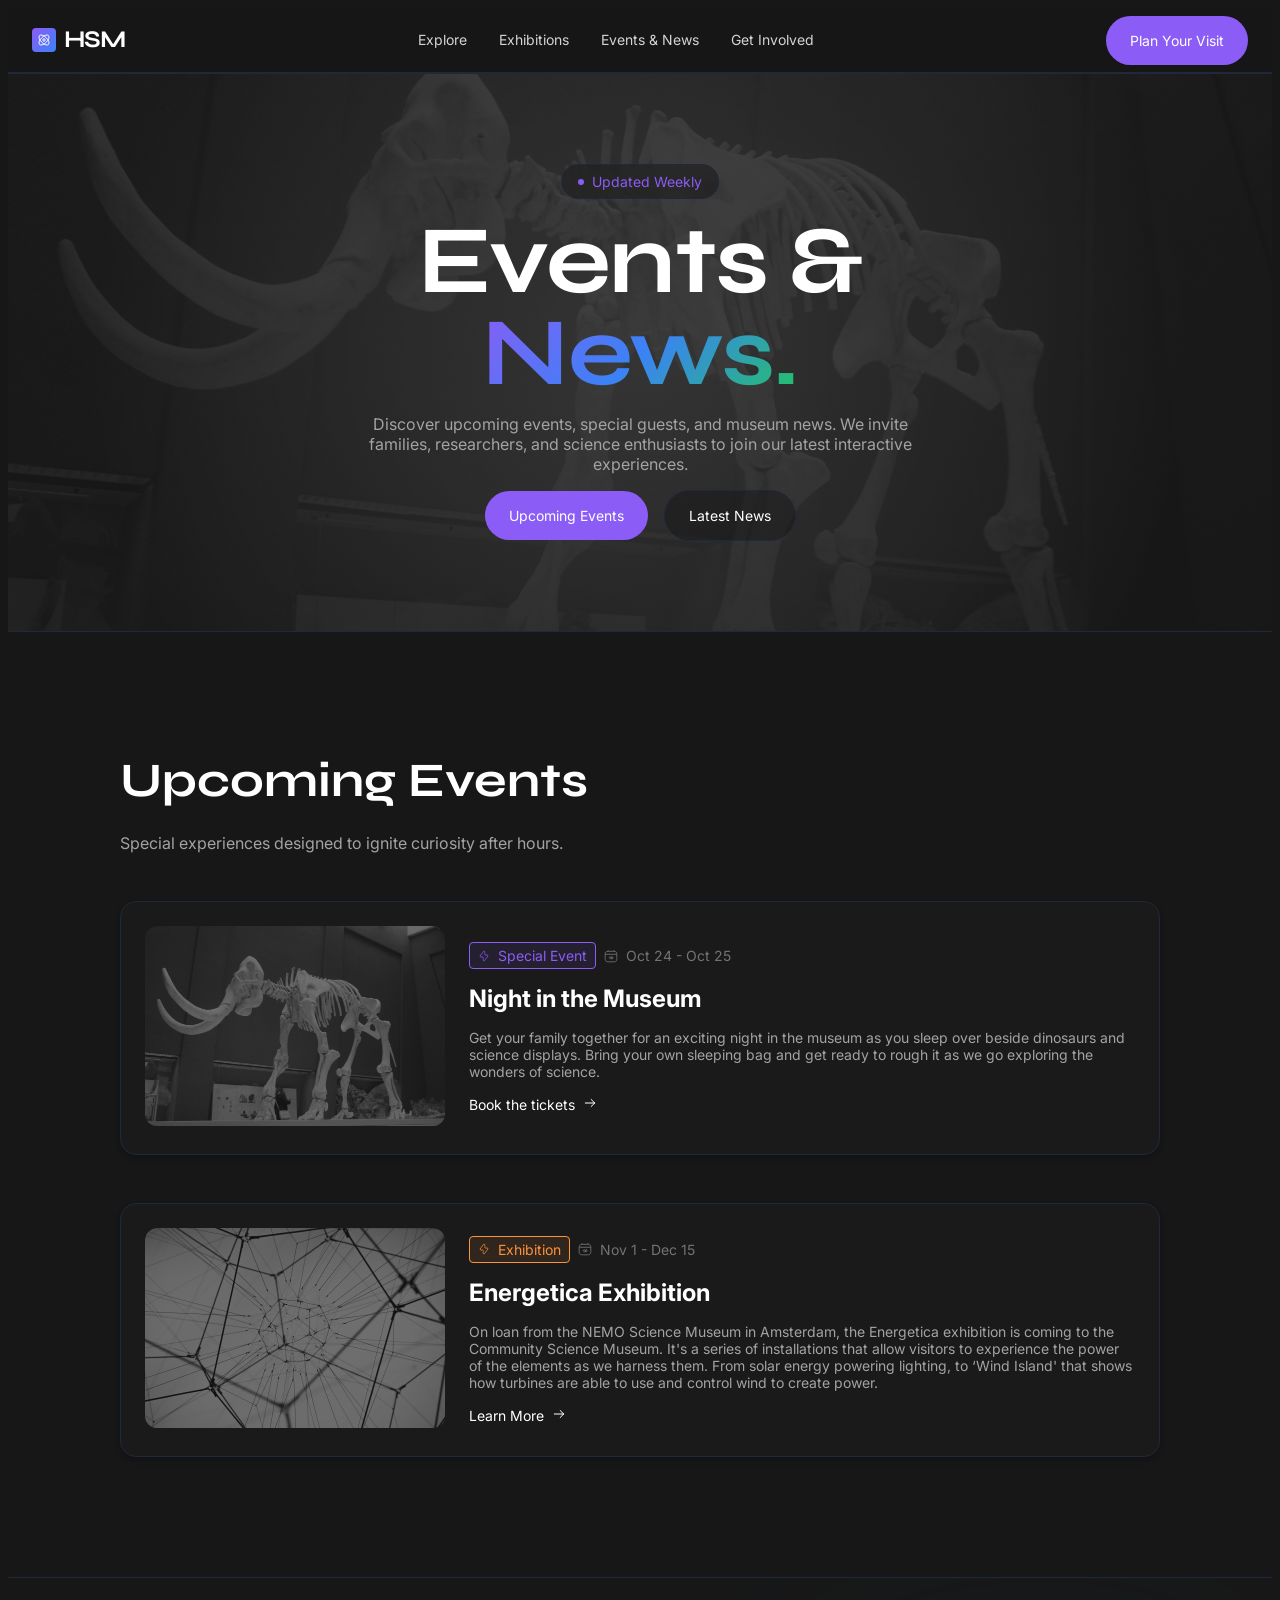
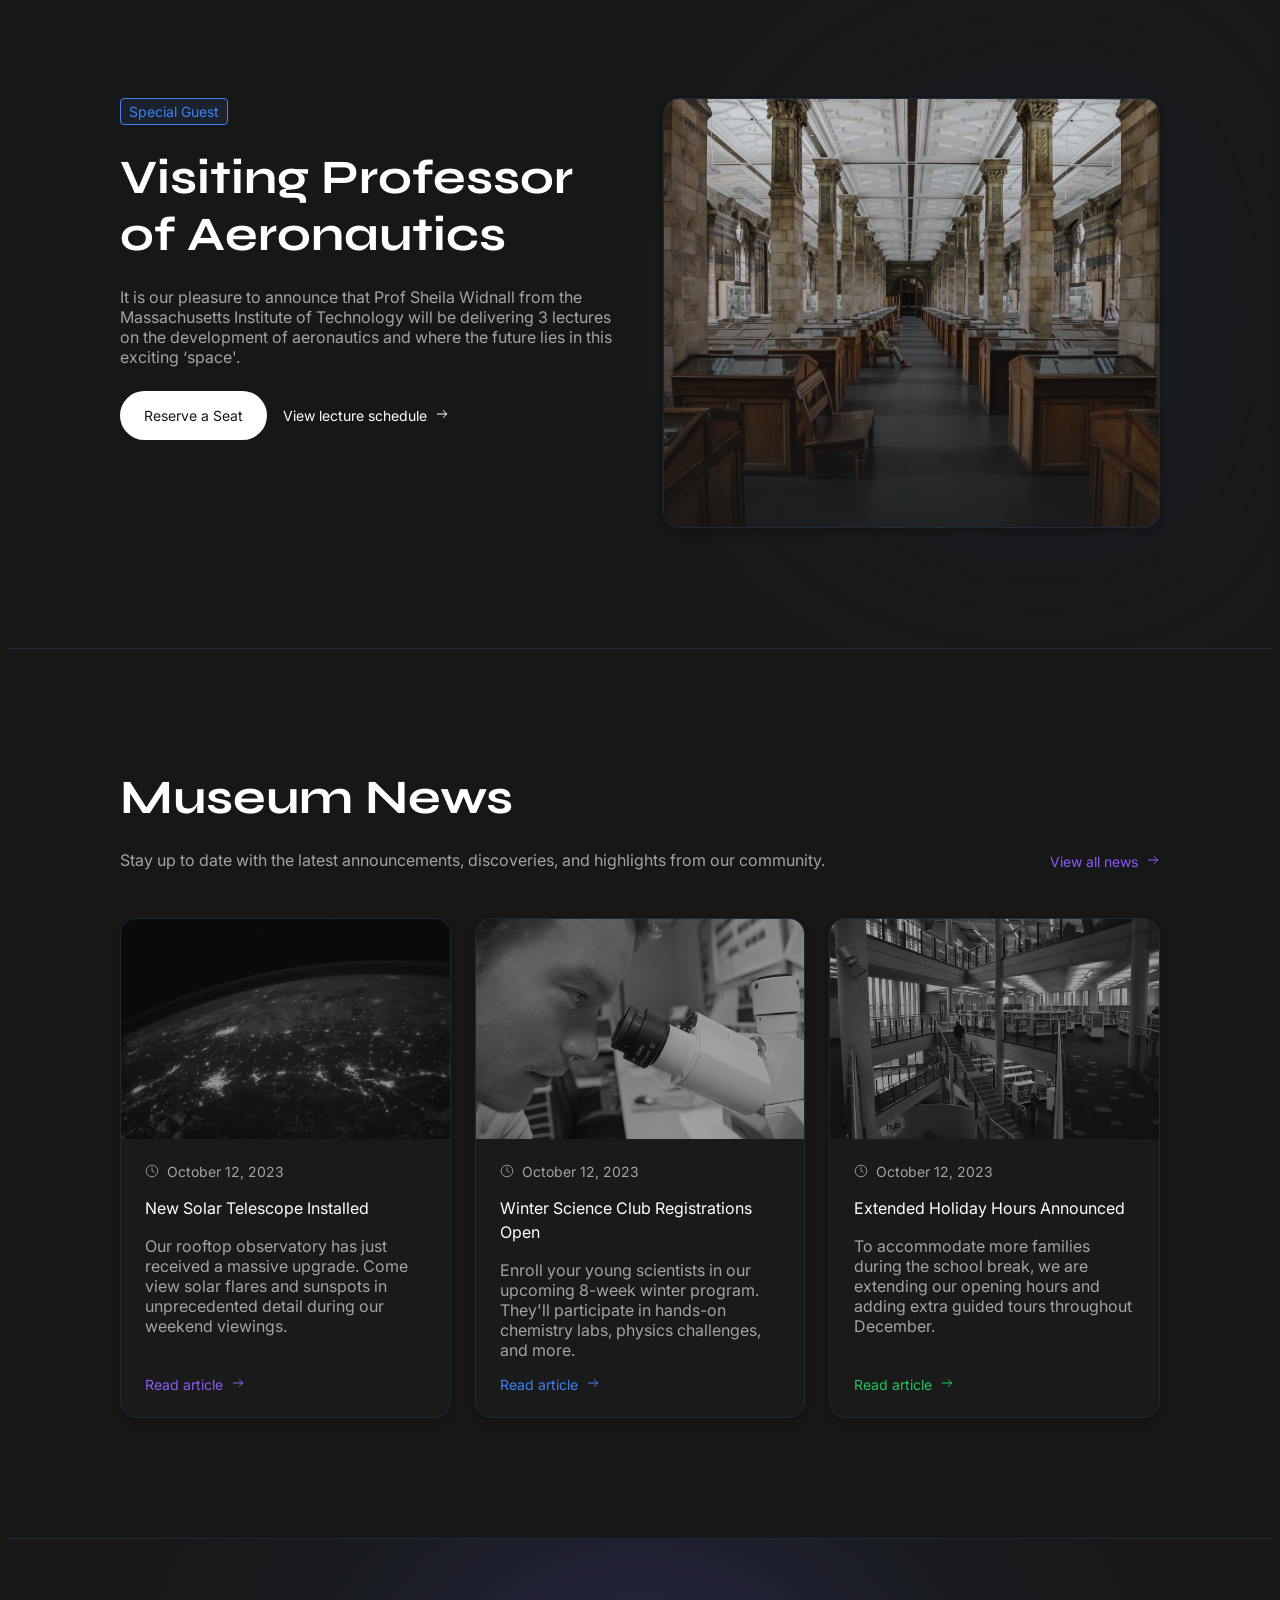
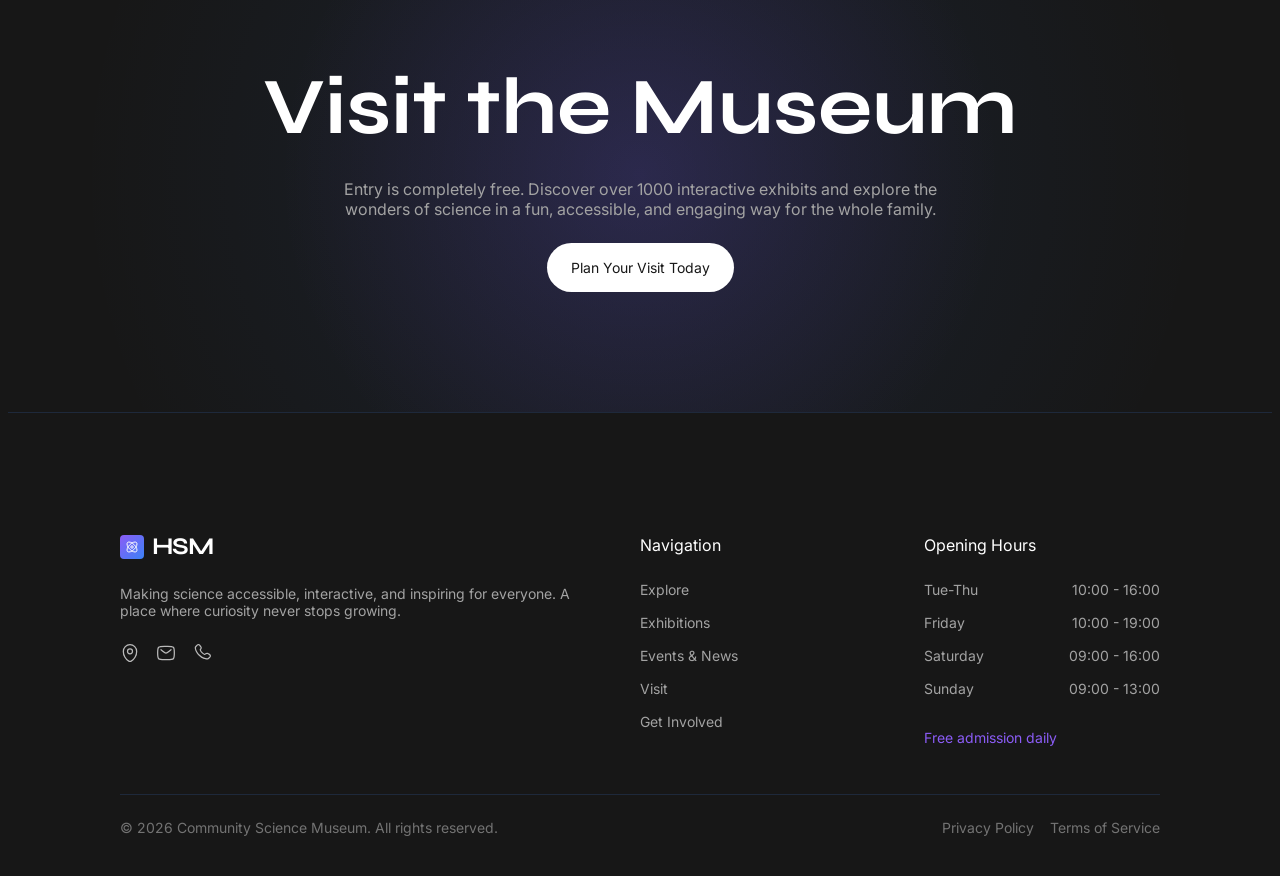
==== commit 61a19d58: "fix the html and css bugs" ====
--- a/events.html
+++ b/events.html
@@ -180,25 +180,25 @@
                 >
                   <path
                     d="M2 12C2 8.229 2 6.343 3.172 5.172C4.344 4.001 6.229 4 10 4H14C17.771 4 19.657 4 20.828 5.172C21.999 6.344 22 8.229 22 12V14C22 17.771 22 19.657 20.828 20.828C19.656 21.999 17.771 22 14 22H10C6.229 22 4.343 22 3.172 20.828C2.001 19.656 2 17.771 2 14V12Z"
-                    stroke="CurrentColor"
+                    stroke="currentColor"
                     stroke-width="1.5"
                   />
                   <path
                     d="M7 4V2.5M17 4V2.5"
-                    stroke="CurrentColor"
+                    stroke="currentColor"
                     stroke-width="1.5"
                     stroke-linecap="round"
                   />
                   <path
                     d="M9 14.5L10.5 13V17"
-                    stroke="CurrentColor"
+                    stroke="currentColor"
                     stroke-width="1.5"
                     stroke-linecap="round"
                     stroke-linejoin="round"
                   />
                   <path
                     d="M2.5 9H21.5M13 16V14C13 13.7348 13.1054 13.4804 13.2929 13.2929C13.4804 13.1054 13.7348 13 14 13C14.2652 13 14.5196 13.1054 14.7071 13.2929C14.8946 13.4804 15 13.7348 15 14V16C15 16.2652 14.8946 16.5196 14.7071 16.7071C14.5196 16.8946 14.2652 17 14 17C13.7348 17 13.4804 16.8946 13.2929 16.7071C13.1054 16.5196 13 16.2652 13 16Z"
-                    stroke="CurrentColor"
+                    stroke="currentColor"
                     stroke-width="1.5"
                     stroke-linecap="round"
                   />
@@ -269,25 +269,25 @@
                 >
                   <path
                     d="M2 12C2 8.229 2 6.343 3.172 5.172C4.344 4.001 6.229 4 10 4H14C17.771 4 19.657 4 20.828 5.172C21.999 6.344 22 8.229 22 12V14C22 17.771 22 19.657 20.828 20.828C19.656 21.999 17.771 22 14 22H10C6.229 22 4.343 22 3.172 20.828C2.001 19.656 2 17.771 2 14V12Z"
-                    stroke="CurrentColor"
+                    stroke="currentColor"
                     stroke-width="1.5"
                   />
                   <path
                     d="M7 4V2.5M17 4V2.5"
-                    stroke="CurrentColor"
+                    stroke="currentColor"
                     stroke-width="1.5"
                     stroke-linecap="round"
                   />
                   <path
                     d="M9 14.5L10.5 13V17"
-                    stroke="CurrentColor"
+                    stroke="currentColor"
                     stroke-width="1.5"
                     stroke-linecap="round"
                     stroke-linejoin="round"
                   />
                   <path
                     d="M2.5 9H21.5M13 16V14C13 13.7348 13.1054 13.4804 13.2929 13.2929C13.4804 13.1054 13.7348 13 14 13C14.2652 13 14.5196 13.1054 14.7071 13.2929C14.8946 13.4804 15 13.7348 15 14V16C15 16.2652 14.8946 16.5196 14.7071 16.7071C14.5196 16.8946 14.2652 17 14 17C13.7348 17 13.4804 16.8946 13.2929 16.7071C13.1054 16.5196 13 16.2652 13 16Z"
-                    stroke="CurrentColor"
+                    stroke="currentColor"
                     stroke-width="1.5"
                     stroke-linecap="round"
                   />
@@ -565,7 +565,7 @@
                 </h4>
                 <p class="news-card__text text-main">
                   To accommodate more families during the school break, we are
-                  extending our opening hours and dding extra guided tours
+                  extending our opening hours and adding extra guided tours
                   throughout December.
                 </p>
                 <a href="#" class="btn btn--tertiary news-card__btn">
@@ -628,9 +628,9 @@
                   width="24"
                   height="24"
                   rx="4"
-                  fill="url(#paint0_linear_106_435)"
+                  fill="url(#paint0_linear_106_4356)"
                 />
-                <g clip-path="url(#clip0_106_435)">
+                <g clip-path="url(#clip0_106_4356)">
                   <path
                     d="M16.471 7.529C17.706 8.7635 16.705 11.766 14.236 14.2355C11.766 16.705 8.76354 17.7055 7.52904 16.471C6.29404 15.236 7.29504 12.234 9.76454 9.7645C12.234 7.295 15.2365 6.2945 16.471 7.529ZM7.52904 7.529C6.29404 8.764 7.29504 11.7665 9.76404 14.2355C12.234 16.705 15.2365 17.7055 16.471 16.471C17.706 15.2365 16.705 12.234 14.2355 9.7645C11.766 7.295 8.76354 6.2945 7.52904 7.529Z"
                     stroke="white"
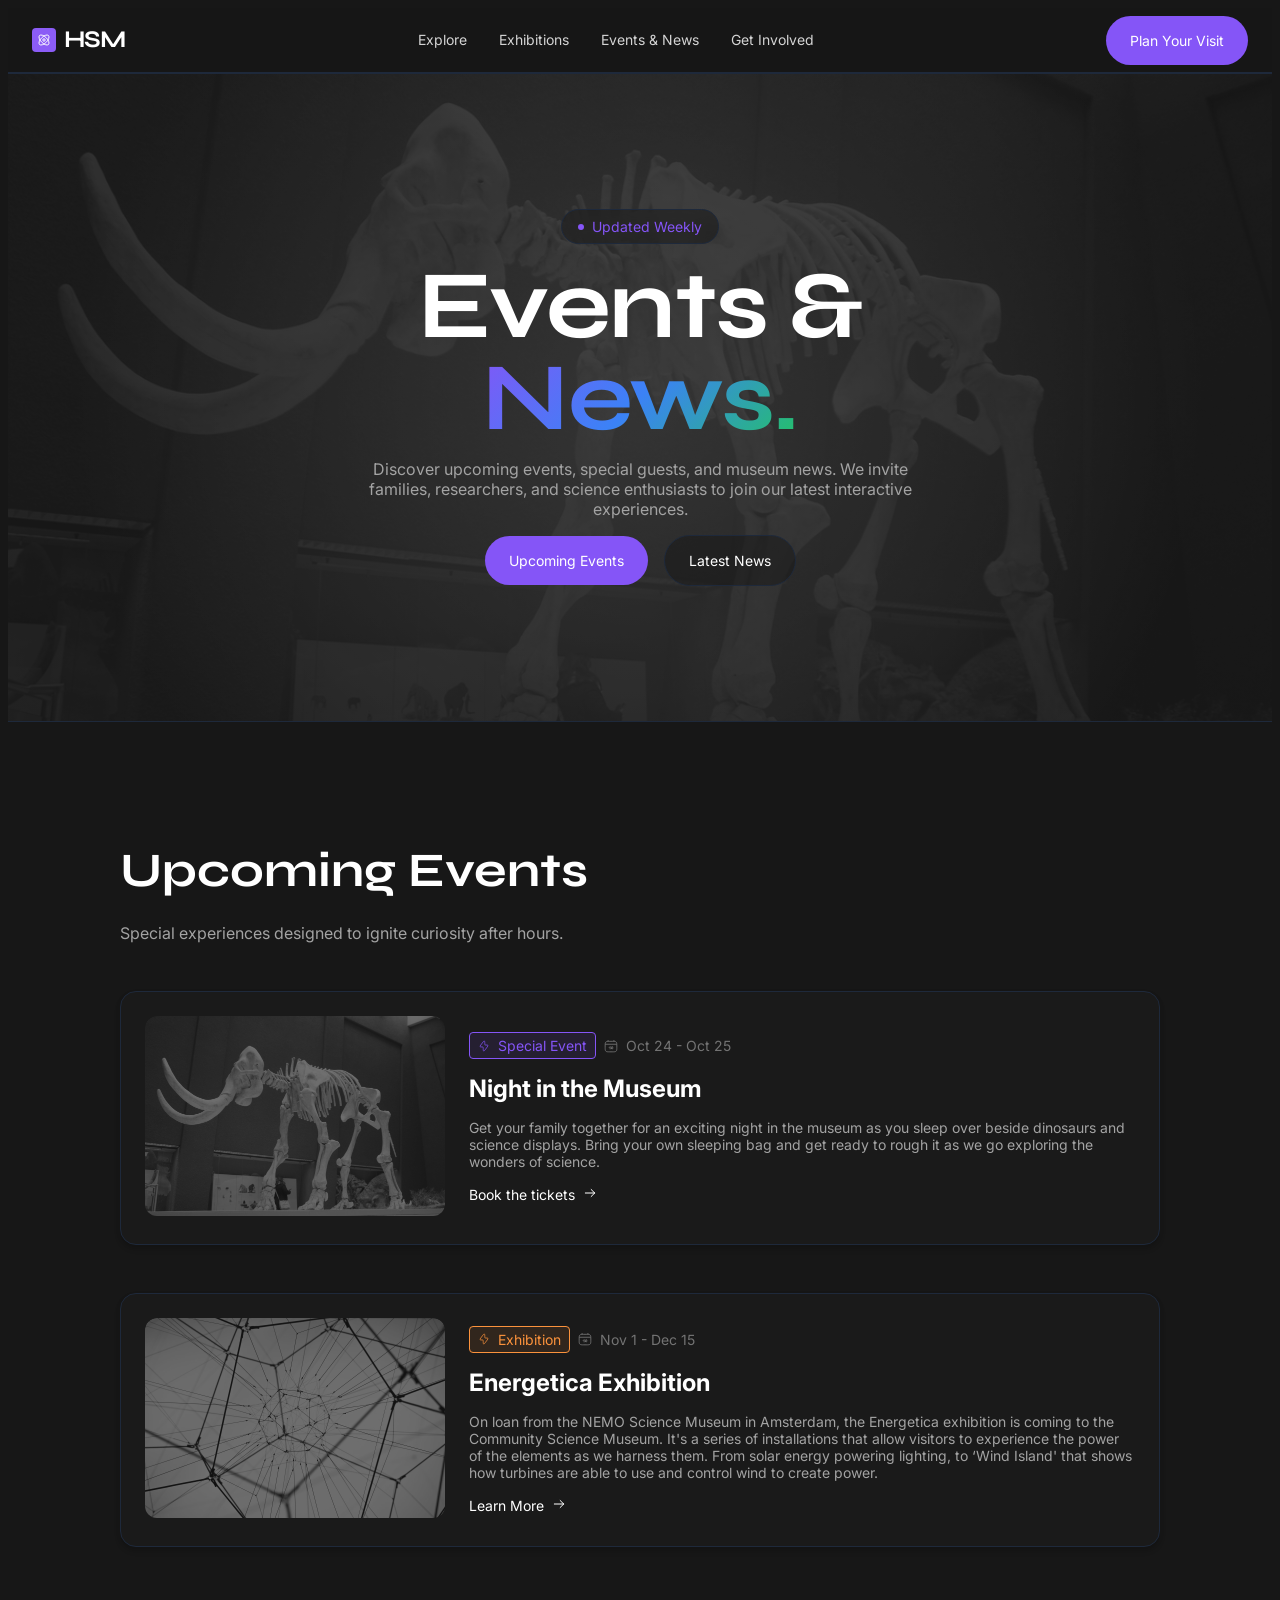
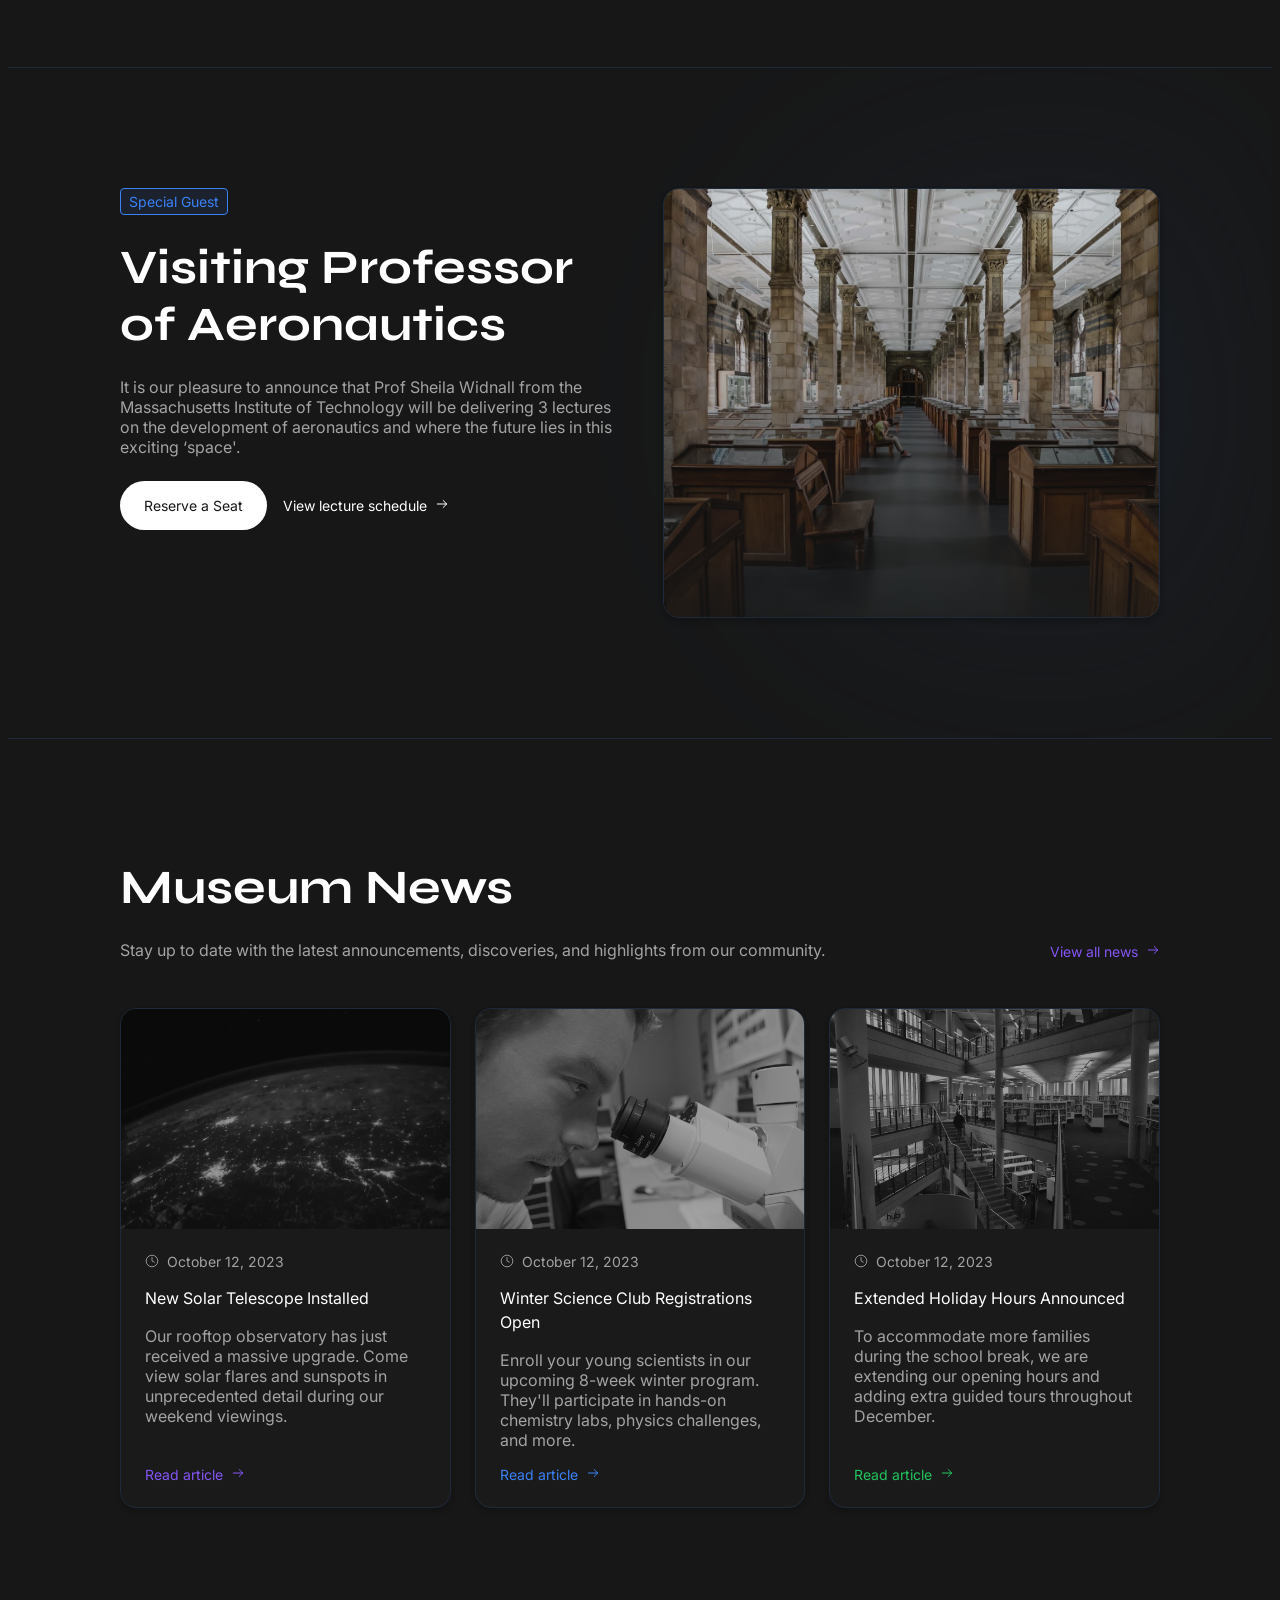
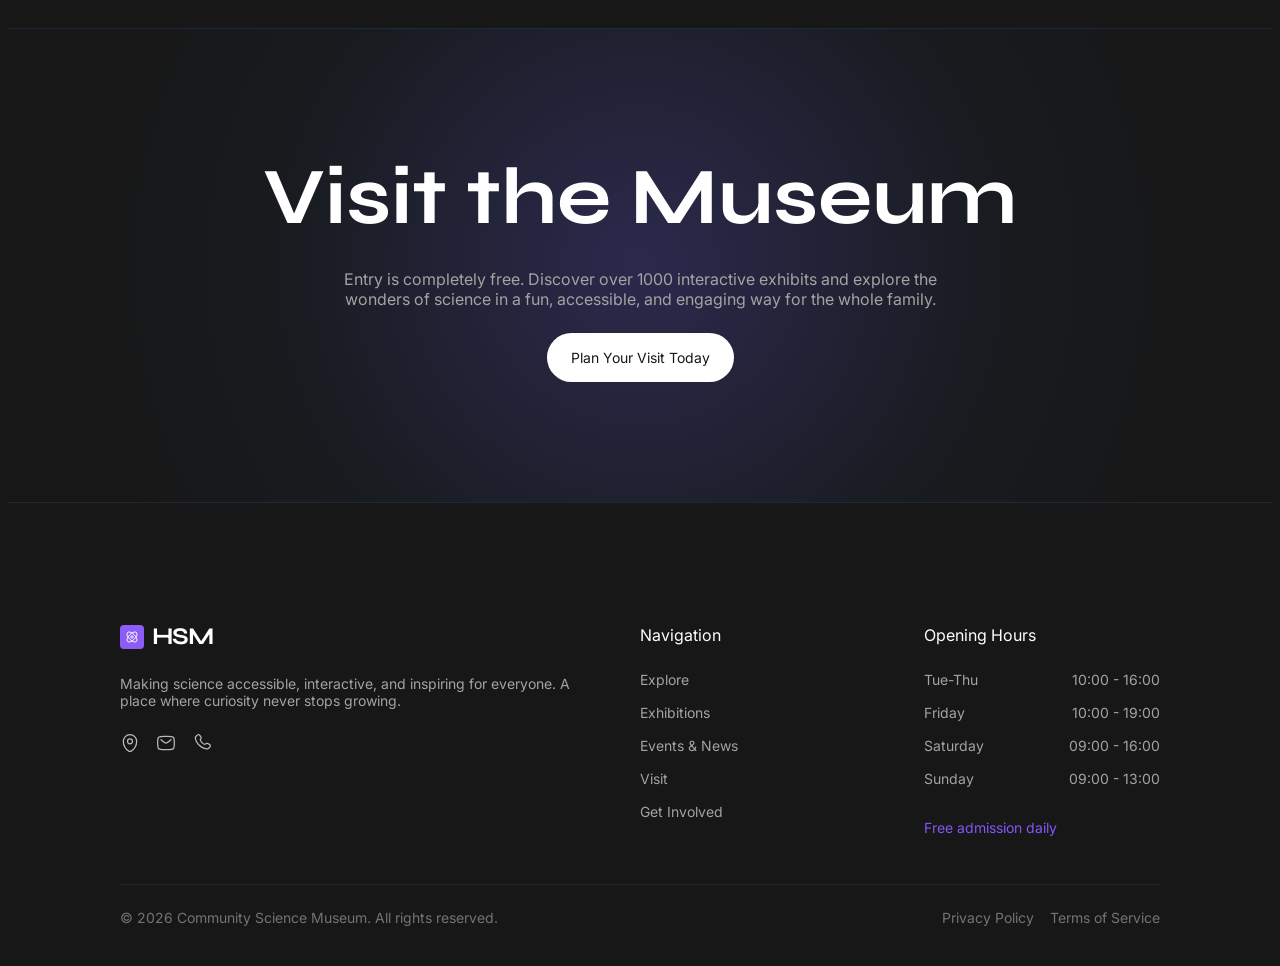
==== commit 88837c2e: "WCAG bugs fixing" ====
--- a/events.html
+++ b/events.html
@@ -1,23 +1,37 @@
 <!doctype html>
 <html lang="en">
   <head>
-    <meta charset="UTF-8" />
-    <meta name="viewport" content="width=device-width, initial-scale=1.0" />
+    <meta charset="UTF-8">
+    <meta name="viewport" content="width=device-width, initial-scale=1.0">
     <meta
       name="description"
-      content="Discover the latest at HSM: New solar telescope viewings, Winter Science Club registrations, and extended holiday hours. Check our weekly updated news and event schedule."
+      content="Upcoming events at Haugesund Science Museum: telescope viewings, Winter Science Club, holiday hours, and more. Browse our full event schedule."
+    />
+    <link rel="canonical" href="https://hsm.no/events">
+    <link rel="icon" href="assets/icons/icon.ico" type="image/x-icon">
+    <meta property="og:type" content="website" />
+    <meta property="og:site_name" content="Haugesund Science Museum" />
+    <meta property="og:title" content="Events | Haugesund Science Museum" />
+    <meta
+      property="og:description"
+      content="Upcoming events at Haugesund Science Museum: telescope viewings, Winter Science Club, holiday hours, and more. Browse our full event schedule."
+    />
+    <meta property="og:url" content="https://hsm.no/events" />
+    <meta
+      property="og:image"
+      content="https://hsm.no/assets/images/mammoth-skeleton-science-museum.webp"
     />
     <title>Events | Haugesund Science Museum</title>
-    <link rel="stylesheet" href="src/css/main.css" />
-    <link rel="preconnect" href="https://fonts.googleapis.com" />
-    <link rel="preconnect" href="https://fonts.gstatic.com" crossorigin />
+    <link rel="stylesheet" href="src/css/main.css">
+    <link rel="preconnect" href="https://fonts.googleapis.com">
+    <link rel="preconnect" href="https://fonts.gstatic.com" crossorigin>
     <link
       href="https://fonts.googleapis.com/css2?family=Inter:ital,opsz,wght@0,14..32,100..900;1,14..32,100..900&family=Syne:wght@400..800&display=swap"
       rel="stylesheet"
     />
   </head>
   <body>
-    <input type="checkbox" id="menu-toggle" hidden />
+    <input type="checkbox" id="menu-toggle" hidden>
     <header class="header">
       <div class="container header__inner">
         <a href="index.html" class="logo">
@@ -53,7 +67,7 @@
                 y2="24"
                 gradientUnits="userSpaceOnUse"
               >
-                <stop stop-color="#8B5CF6" />
+                <stop offset="0" stop-color="#8B5CF6">
                 <stop offset="1" stop-color="#3B82F6" />
               </linearGradient>
               <clipPath id="clip0_106_435">
@@ -96,10 +110,11 @@
 
         <a href="visit.html" class="btn btn--primary">Plan Your Visit</a>
 
-        <label for="menu-toggle" class="menu-toggle" aria-label="Open menu">
-          <span></span>
-          <span></span>
-          <span></span>
+        <label for="menu-toggle" class="menu-toggle">
+          <span aria-hidden="true"></span>
+          <span aria-hidden="true"></span>
+          <span aria-hidden="true"></span>
+          <span class="visually-hidden">Open menu</span>
         </label>
       </div>
     </header>
@@ -114,7 +129,7 @@
           </div>
 
           <h1>
-            Events &<br />
+            Events &<br>
             <span class="title-gradient">News.</span>
           </h1>
 
@@ -649,7 +664,7 @@
                     y2="24"
                     gradientUnits="userSpaceOnUse"
                   >
-                    <stop stop-color="#8B5CF6" />
+                    <stop offset="0" stop-color="#8B5CF6">
                     <stop offset="1" stop-color="#3B82F6" />
                   </linearGradient>
                   <clipPath id="clip0_106_4356">
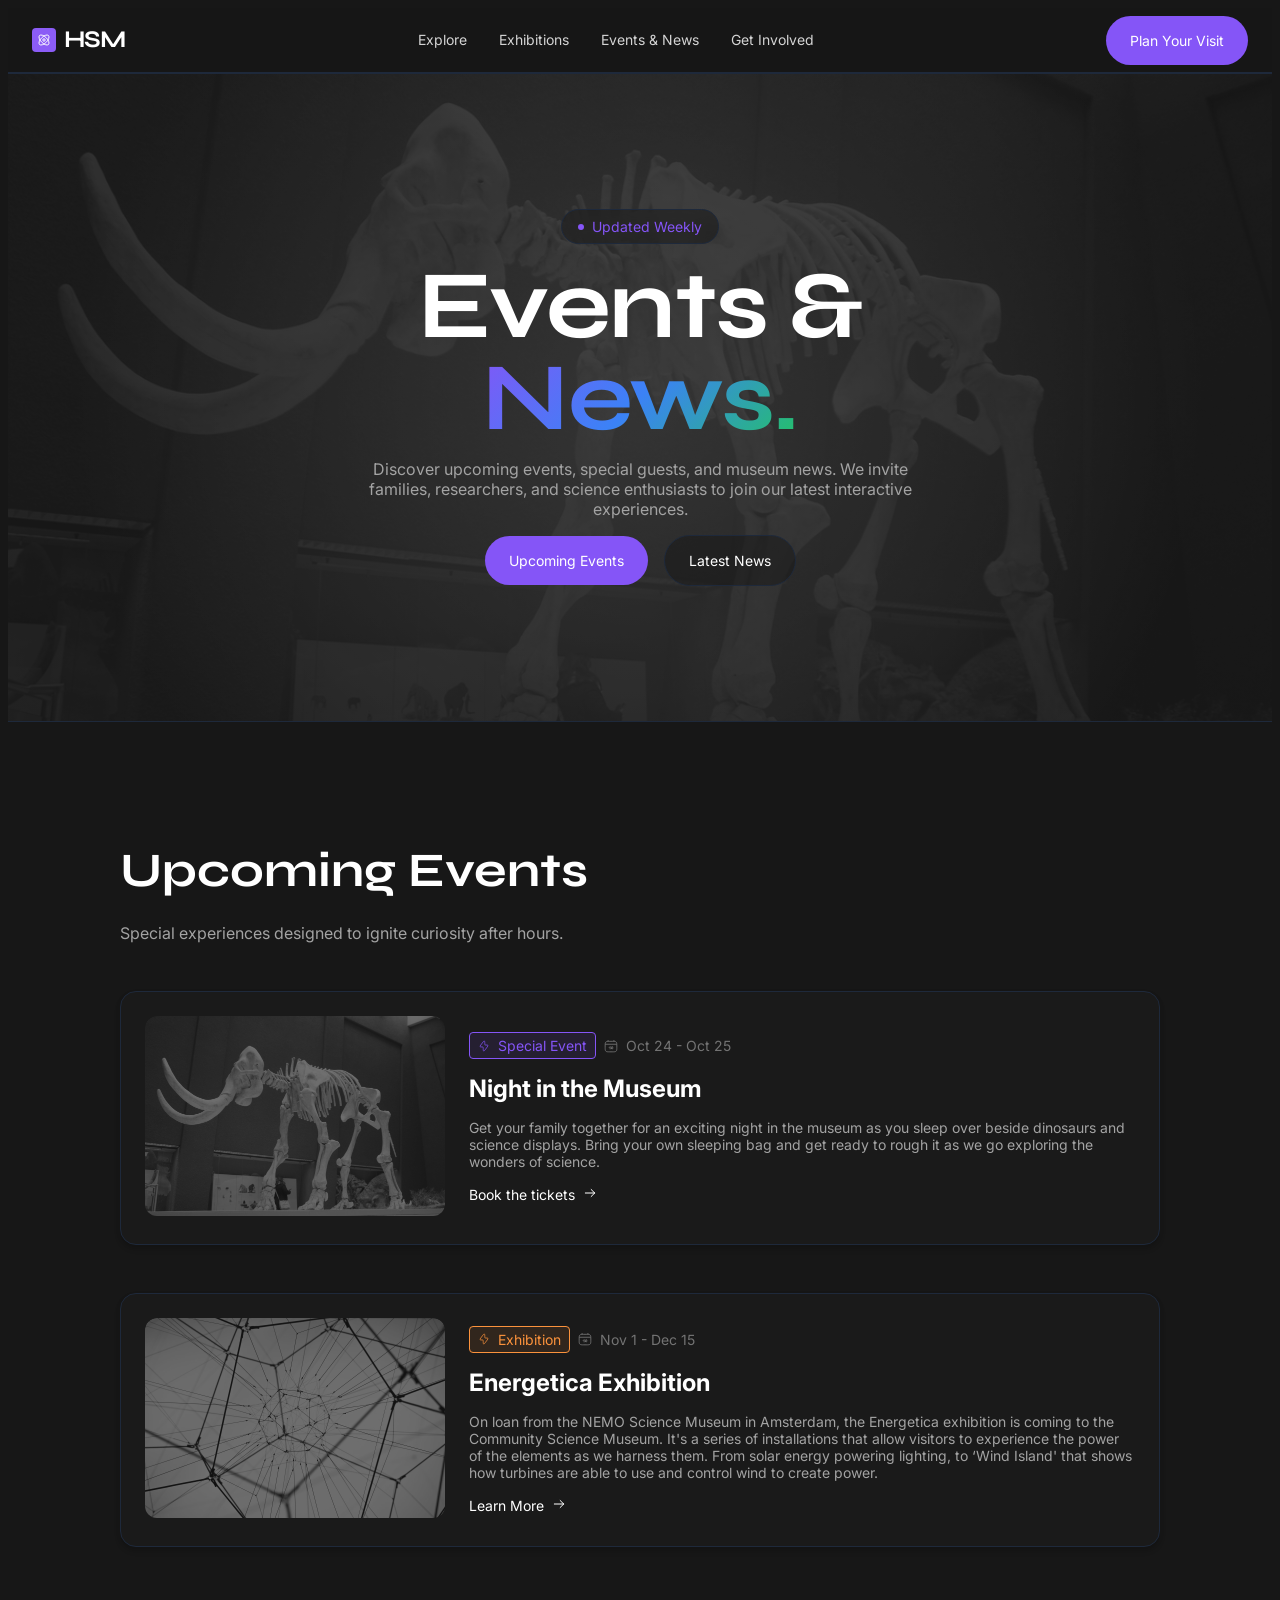
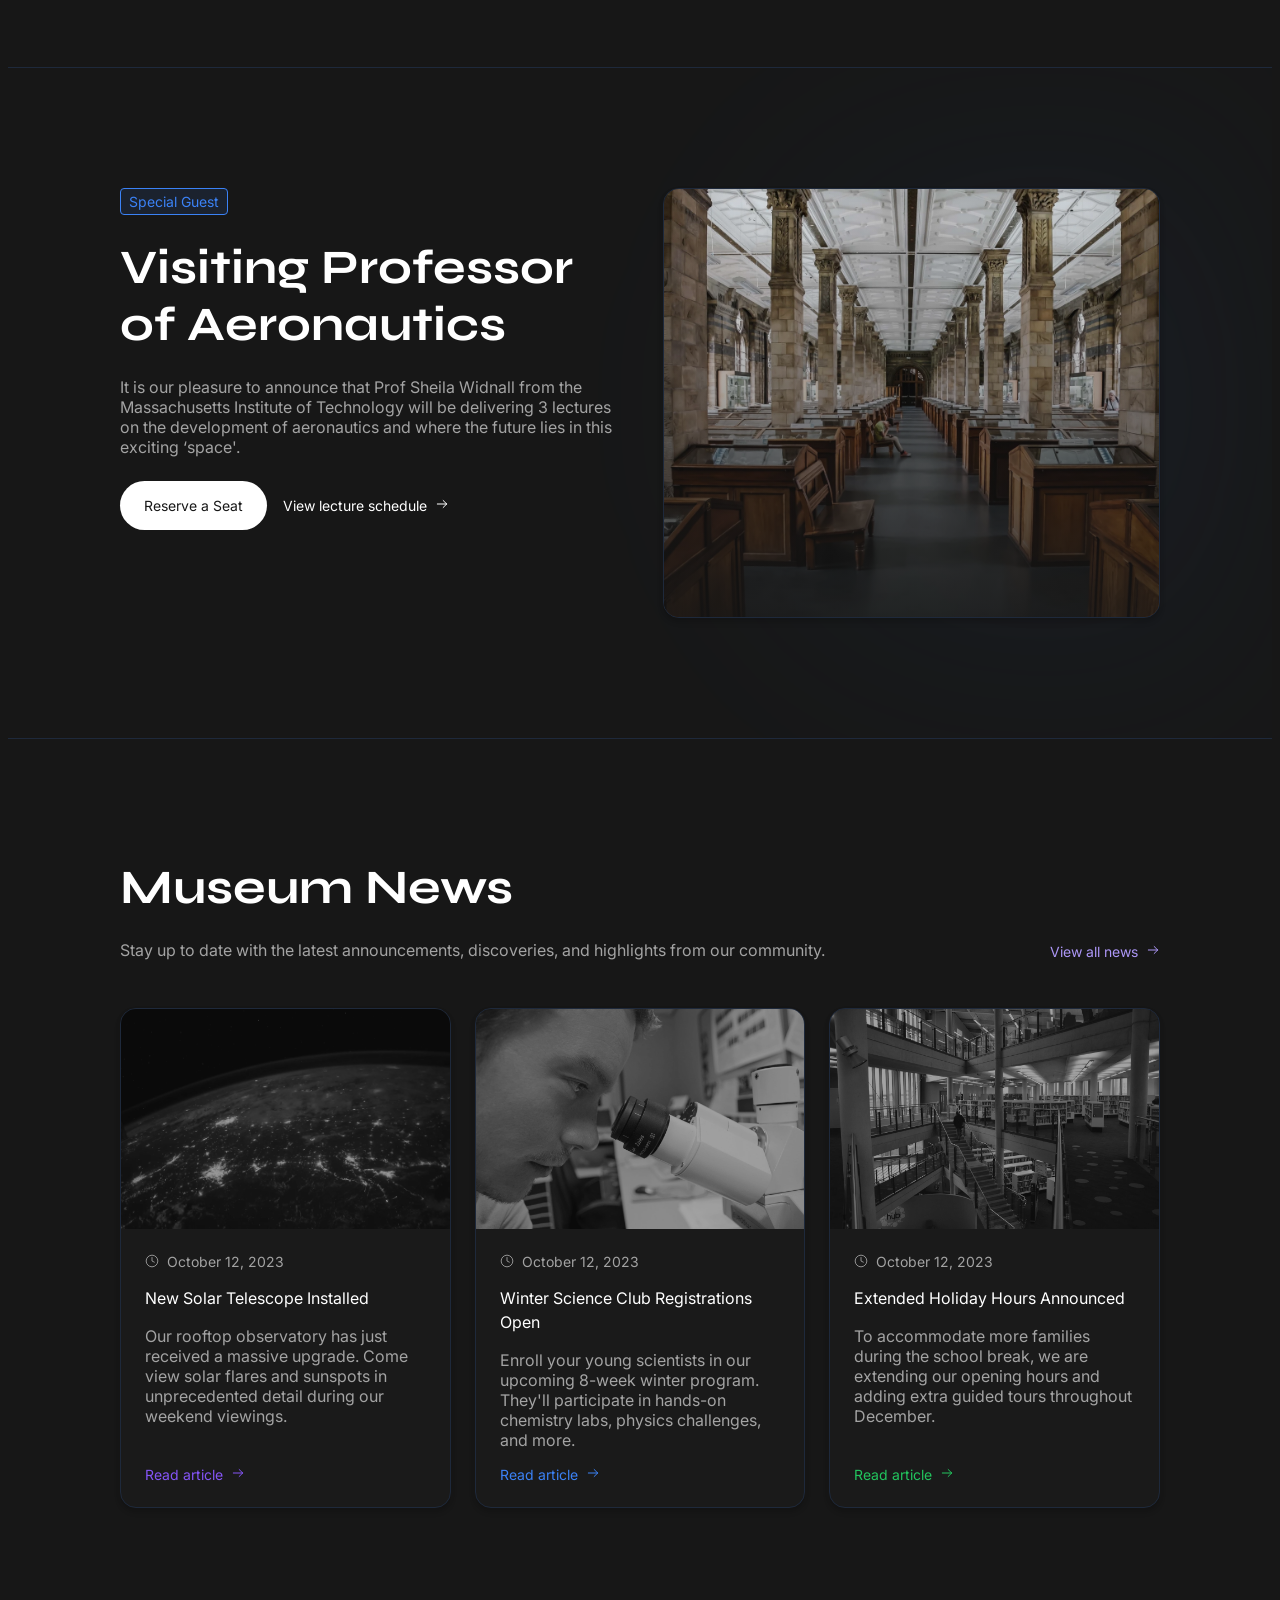
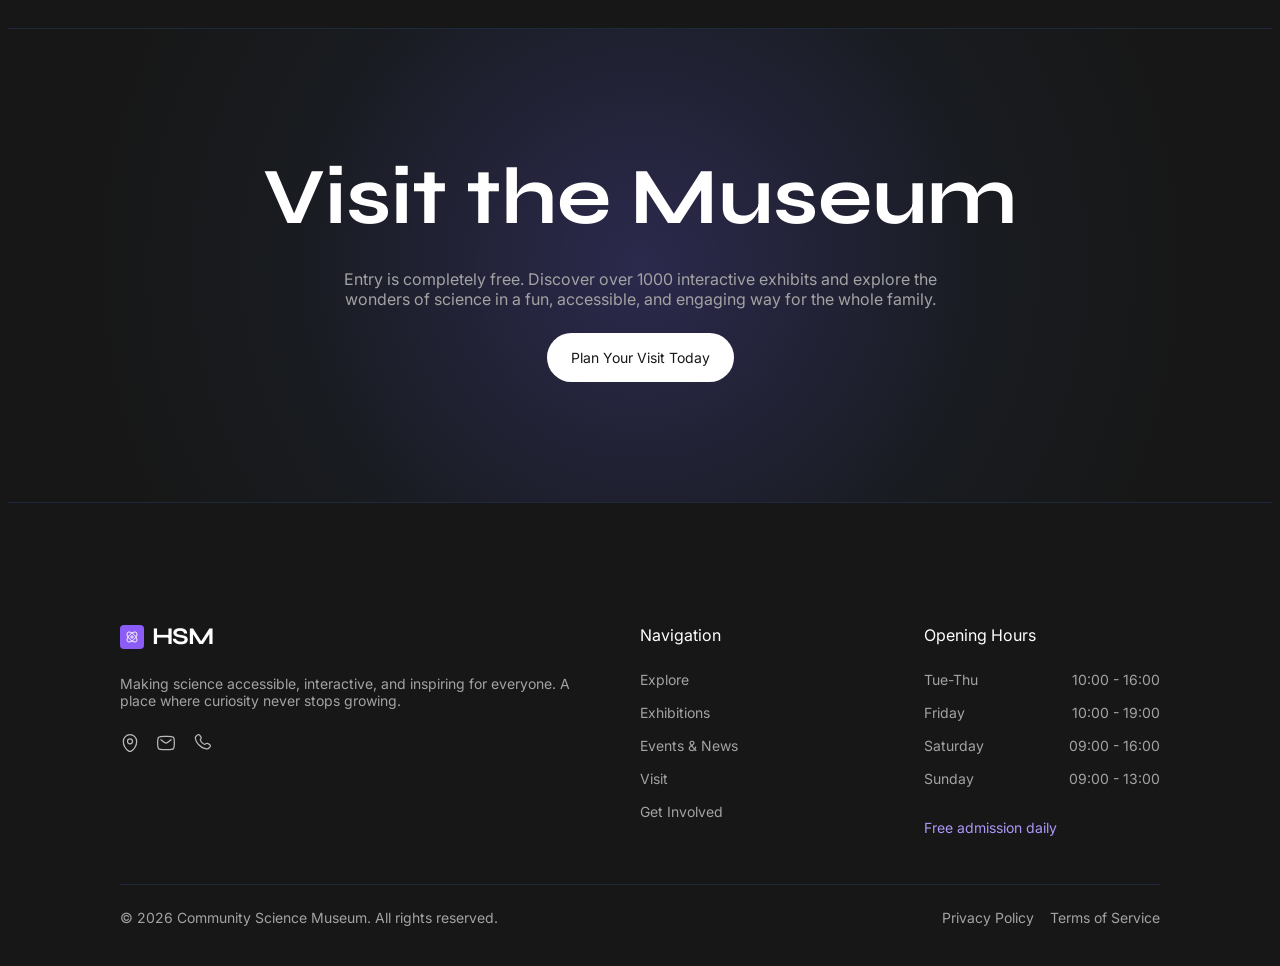
==== commit 9027246b: "bugs fixing" ====
--- a/events.html
+++ b/events.html
@@ -28,7 +28,7 @@
     <link
       href="https://fonts.googleapis.com/css2?family=Inter:ital,opsz,wght@0,14..32,100..900;1,14..32,100..900&family=Syne:wght@400..800&display=swap"
       rel="stylesheet"
-    />
+    >
   </head>
   <body>
     <input type="checkbox" id="menu-toggle" hidden>
@@ -166,7 +166,7 @@
                 src="assets/images/mammoth-skeleton-science-museum.webp"
                 alt="A large mammoth skeleton with tusks displayed in a science museum exhibit"
                 class="featured-event__image"
-              />
+              >
             </div>
 
             <div class="featured-event__content">
@@ -255,7 +255,7 @@
                 src="assets/images/abstract-network-structure.webp"
                 alt="Abstract geometric structure of interconnected lines and nodes, representing technology."
                 class="featured-event__image"
-              />
+              >
             </div>
 
             <div class="featured-event__content">
@@ -387,7 +387,7 @@
             <img
               src="assets/images/grand-science-museum-hall.webp"
               alt="Interior of a grand science museum hall with ornate pillars and display cases."
-            />
+            >
           </div>
         </div>
       </section>
@@ -430,7 +430,7 @@
                   class="news-card__image"
                   src="assets/images/earth-background.webp"
                   alt="View of a nebula through the new solar telescope"
-                />
+                >
               </div>
               <div class="news-card__content">
                 <div class="news-card__meta text-main-small">
@@ -455,7 +455,7 @@
                   </svg>
                   <span>October 12, 2023</span>
                 </div>
-                <h4 class="news-card__title">New Solar Telescope Installed</h4>
+                <h3 class="news-card__title">New Solar Telescope Installed</h3>
                 <p class="news-card__text text-main">
                   Our rooftop observatory has just received a massive upgrade.
                   Come view solar flares and sunspots in unprecedented detail
@@ -489,7 +489,7 @@
                   class="news-card__image"
                   src="assets/images/man-using-microscope.webp"
                   alt="Child looking at a science experiment"
-                />
+                >
               </div>
               <div class="news-card__content">
                 <div class="news-card__meta text-main-small">
@@ -514,9 +514,9 @@
                   </svg>
                   <span>October 12, 2023</span>
                 </div>
-                <h4 class="news-card__title">
+                <h3 class="news-card__title">
                   Winter Science Club Registrations Open
-                </h4>
+                </h3>
                 <p class="news-card__text text-main">
                   Enroll your young scientists in our upcoming 8-week winter
                   program. They'll participate in hands-on chemistry labs,
@@ -550,7 +550,7 @@
                   class="news-card__image"
                   src="assets/images/haugesund-science-museum-interior.webp"
                   alt="Interior of the museum during extended holiday hours"
-                />
+                >
               </div>
               <div class="news-card__content">
                 <div class="news-card__meta text-main-small">
@@ -575,9 +575,9 @@
                   </svg>
                   <span>October 12, 2023</span>
                 </div>
-                <h4 class="news-card__title">
+                <h3 class="news-card__title">
                   Extended Holiday Hours Announced
-                </h4>
+                </h3>
                 <p class="news-card__text text-main">
                   To accommodate more families during the school break, we are
                   extending our opening hours and adding extra guided tours
@@ -737,7 +737,7 @@
           </div>
 
           <nav class="footer__column" aria-label="Footer">
-            <h4 class="footer__title text-main">Navigation</h4>
+            <h3 class="footer__title text-main">Navigation</h3>
             <ul class="footer__list text-main-small">
               <li><a href="explore.html">Explore</a></li>
               <li><a href="exhibitions.html">Exhibitions</a></li>
@@ -748,7 +748,7 @@
           </nav>
 
           <div class="footer__column">
-            <h4 class="footer__title text-main">Opening Hours</h4>
+            <h3 class="footer__title text-main">Opening Hours</h3>
 
             <div class="footer__hours text-main-small">
               <div><span>Tue-Thu</span><span>10:00 - 16:00</span></div>
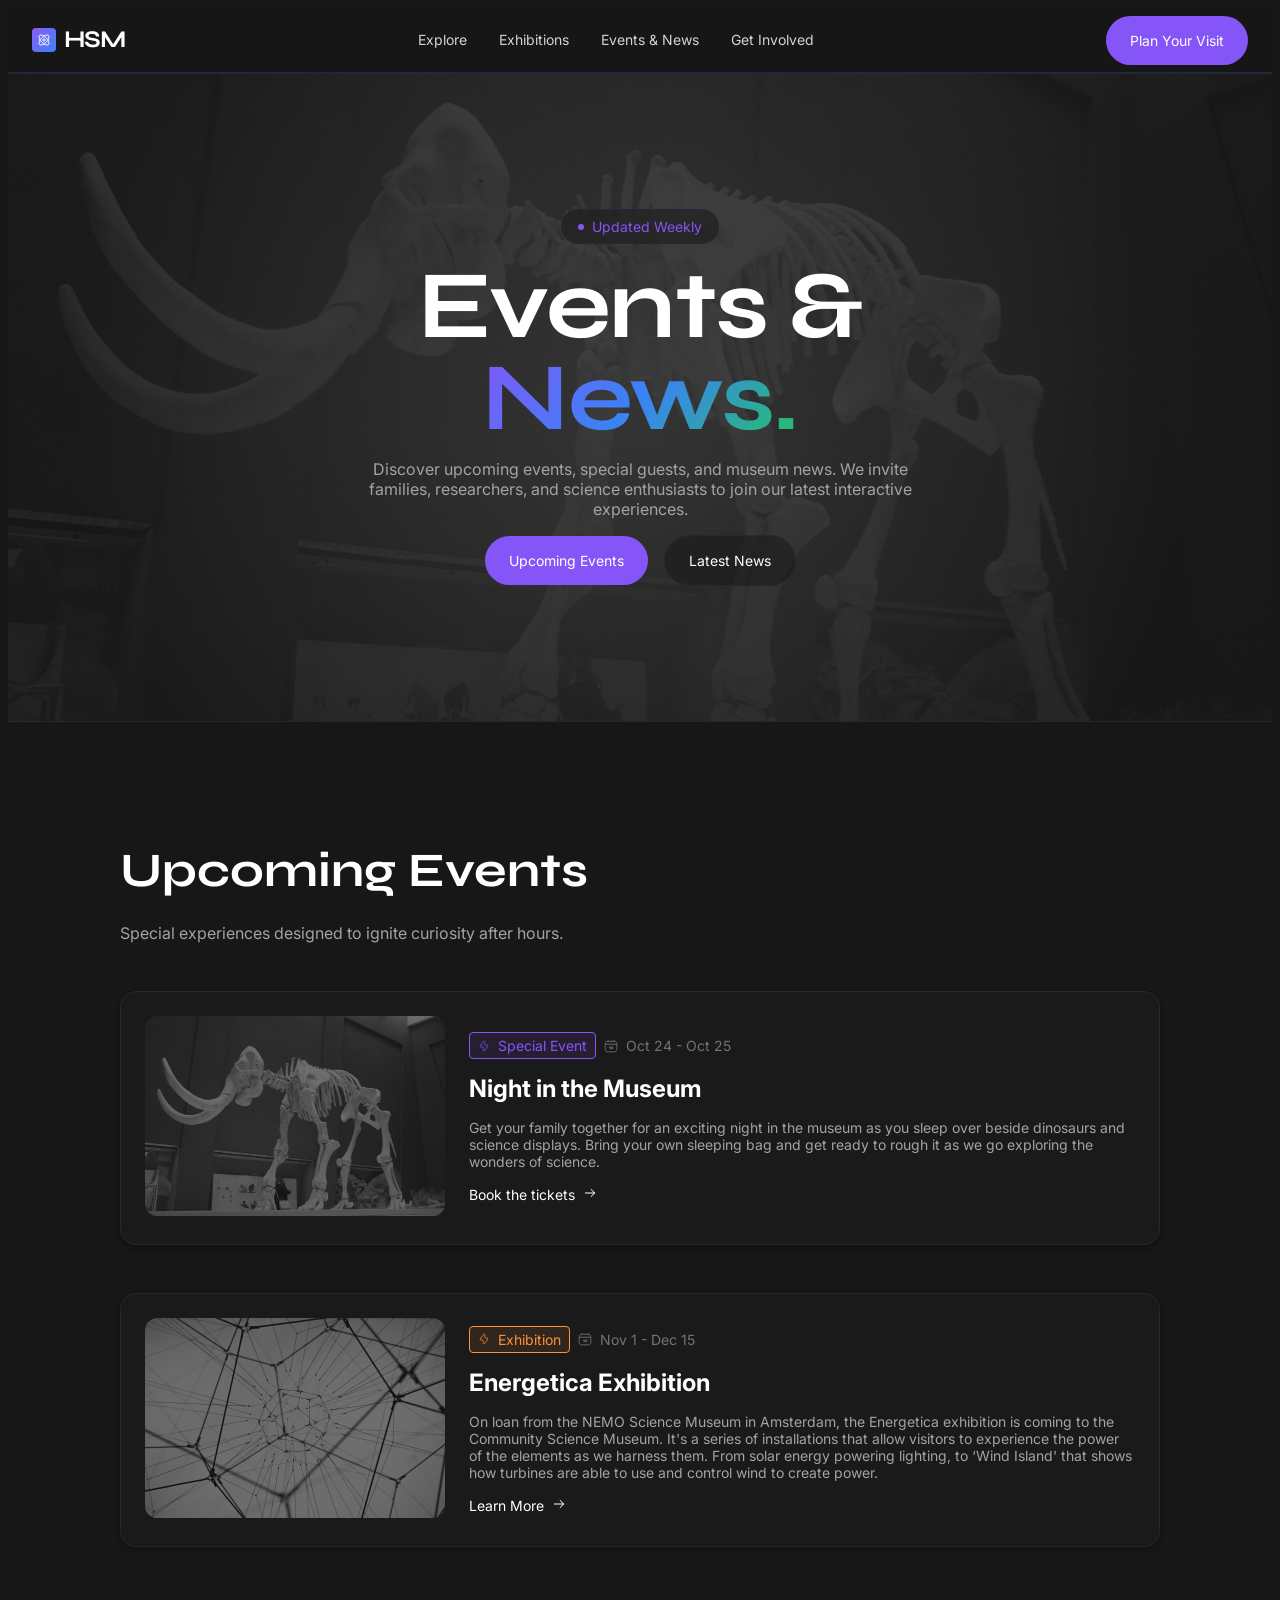
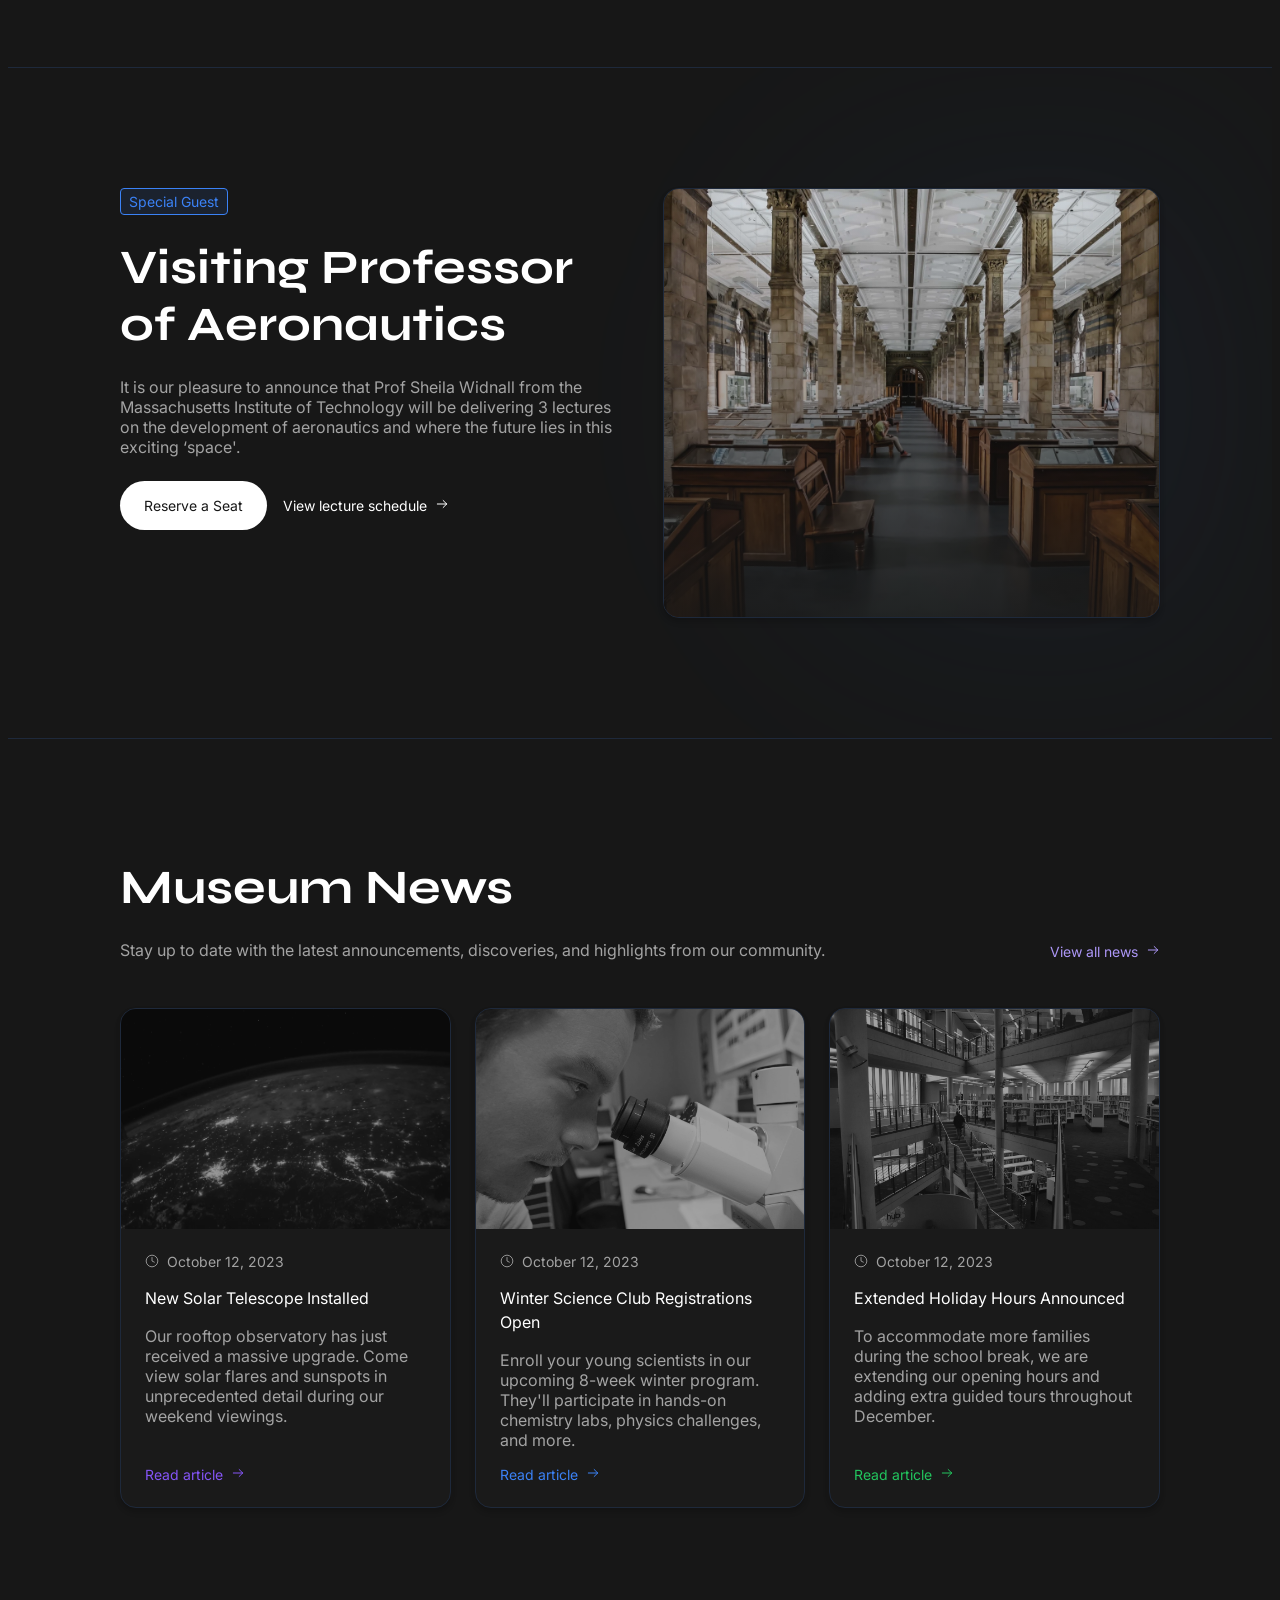
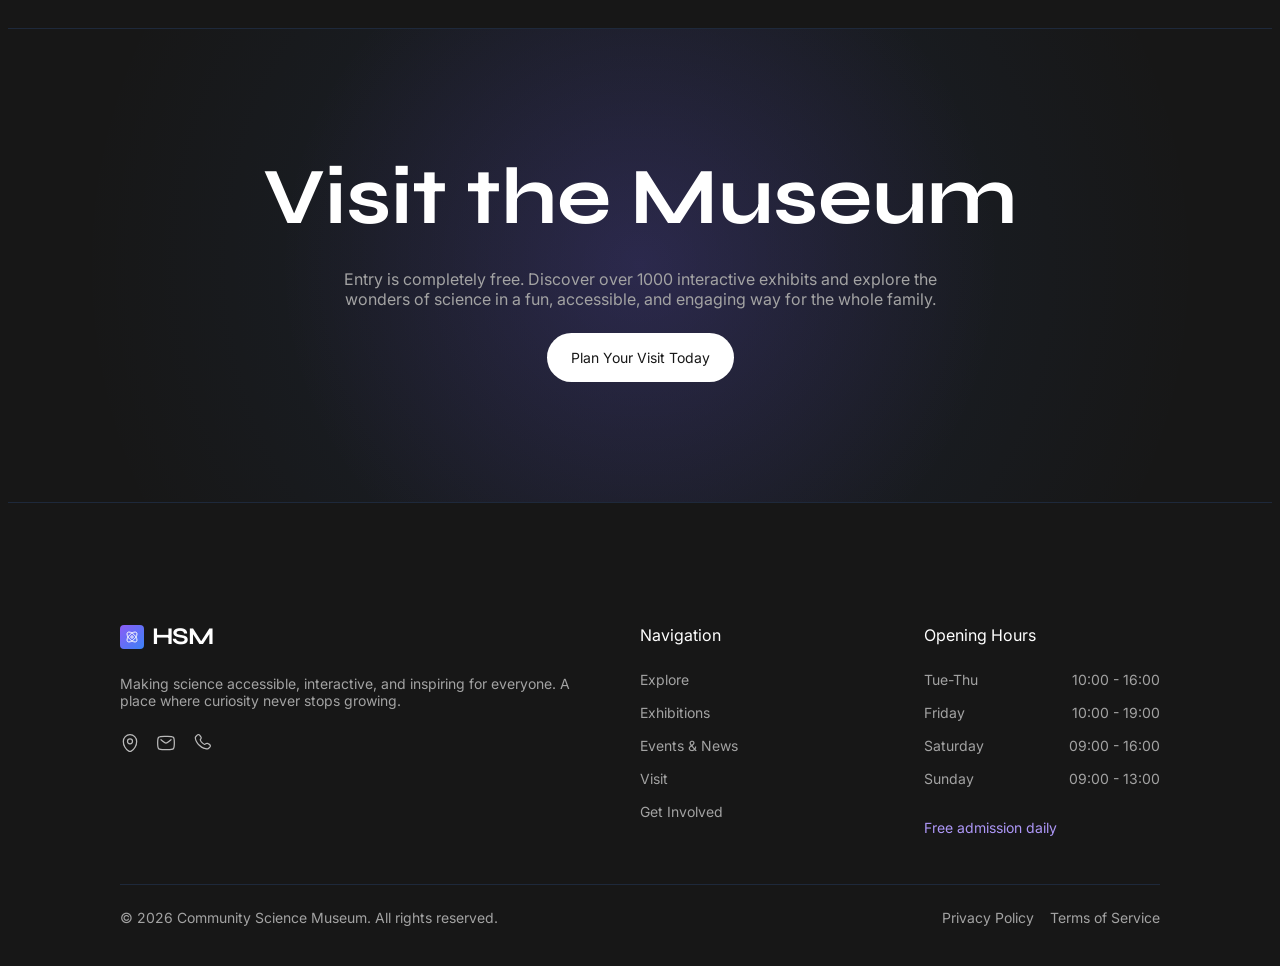
==== commit b9c8d749: "html bugs" ====
--- a/events.html
+++ b/events.html
@@ -6,21 +6,21 @@
     <meta
       name="description"
       content="Upcoming events at Haugesund Science Museum: telescope viewings, Winter Science Club, holiday hours, and more. Browse our full event schedule."
-    />
+    >
     <link rel="canonical" href="https://hsm.no/events">
     <link rel="icon" href="assets/icons/icon.ico" type="image/x-icon">
-    <meta property="og:type" content="website" />
-    <meta property="og:site_name" content="Haugesund Science Museum" />
-    <meta property="og:title" content="Events | Haugesund Science Museum" />
+    <meta property="og:type" content="website">
+    <meta property="og:site_name" content="Haugesund Science Museum">
+    <meta property="og:title" content="Events | Haugesund Science Museum">
     <meta
       property="og:description"
       content="Upcoming events at Haugesund Science Museum: telescope viewings, Winter Science Club, holiday hours, and more. Browse our full event schedule."
-    />
-    <meta property="og:url" content="https://hsm.no/events" />
+    >
+    <meta property="og:url" content="https://hsm.no/events">
     <meta
       property="og:image"
       content="https://hsm.no/assets/images/mammoth-skeleton-science-museum.webp"
-    />
+    >
     <title>Events | Haugesund Science Museum</title>
     <link rel="stylesheet" href="src/css/main.css">
     <link rel="preconnect" href="https://fonts.googleapis.com">
@@ -67,7 +67,7 @@
                 y2="24"
                 gradientUnits="userSpaceOnUse"
               >
-                <stop offset="0" stop-color="#8B5CF6">
+                <stop offset="0" stop-color="#8B5CF6" />
                 <stop offset="1" stop-color="#3B82F6" />
               </linearGradient>
               <clipPath id="clip0_106_435">
@@ -664,7 +664,7 @@
                     y2="24"
                     gradientUnits="userSpaceOnUse"
                   >
-                    <stop offset="0" stop-color="#8B5CF6">
+                    <stop offset="0" stop-color="#8B5CF6" />
                     <stop offset="1" stop-color="#3B82F6" />
                   </linearGradient>
                   <clipPath id="clip0_106_4356">
